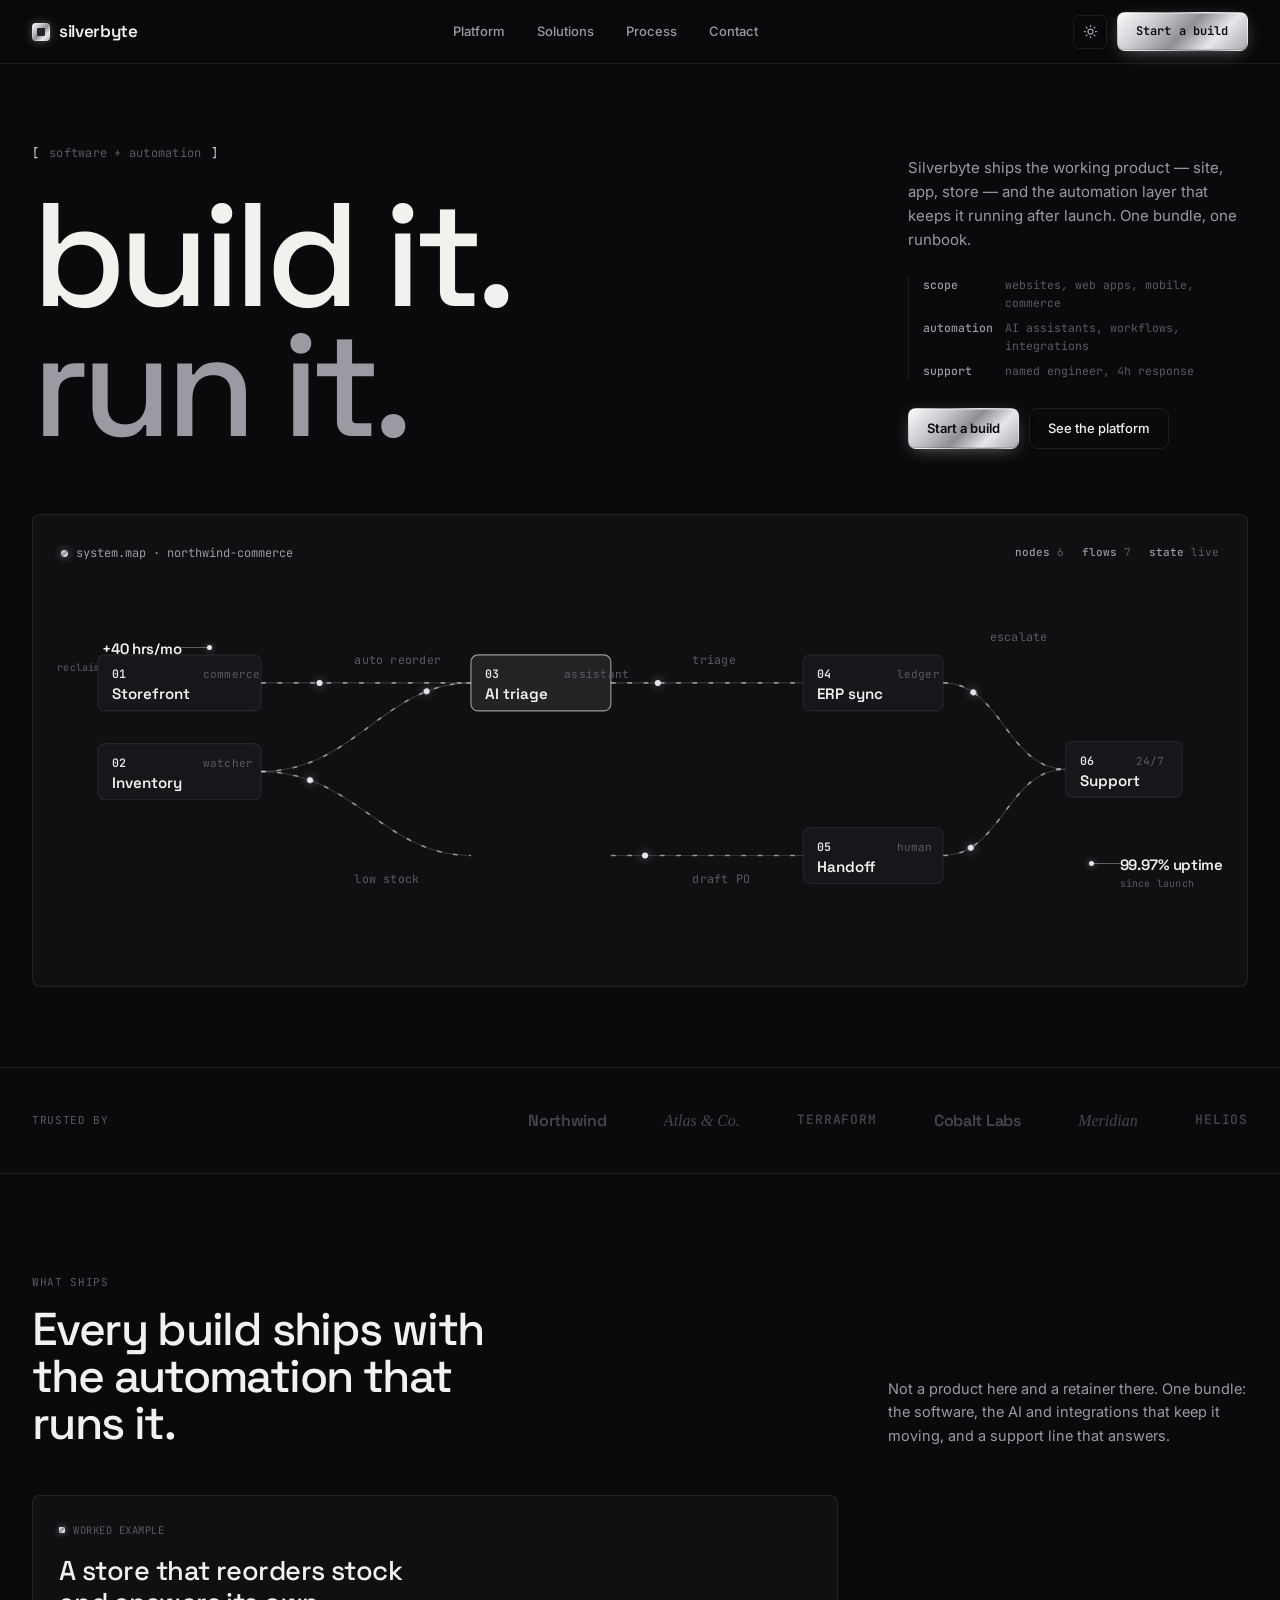
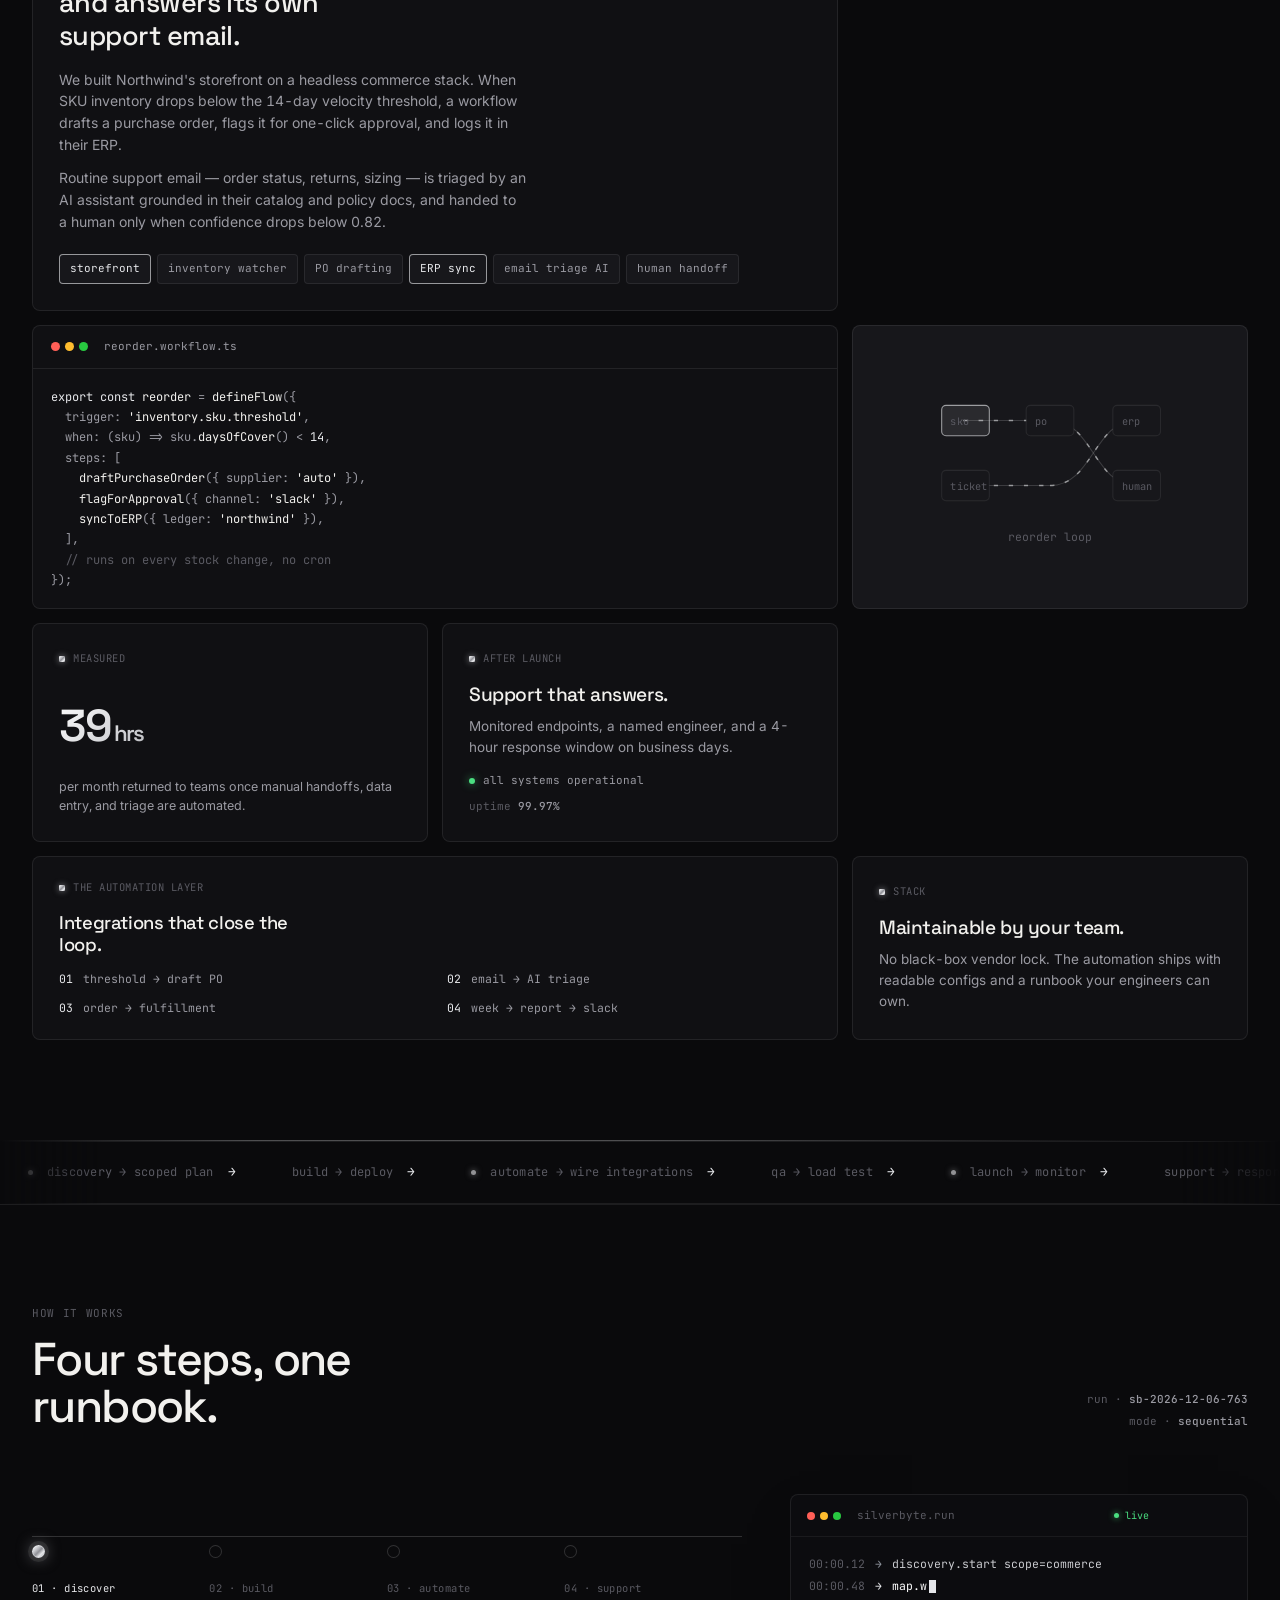
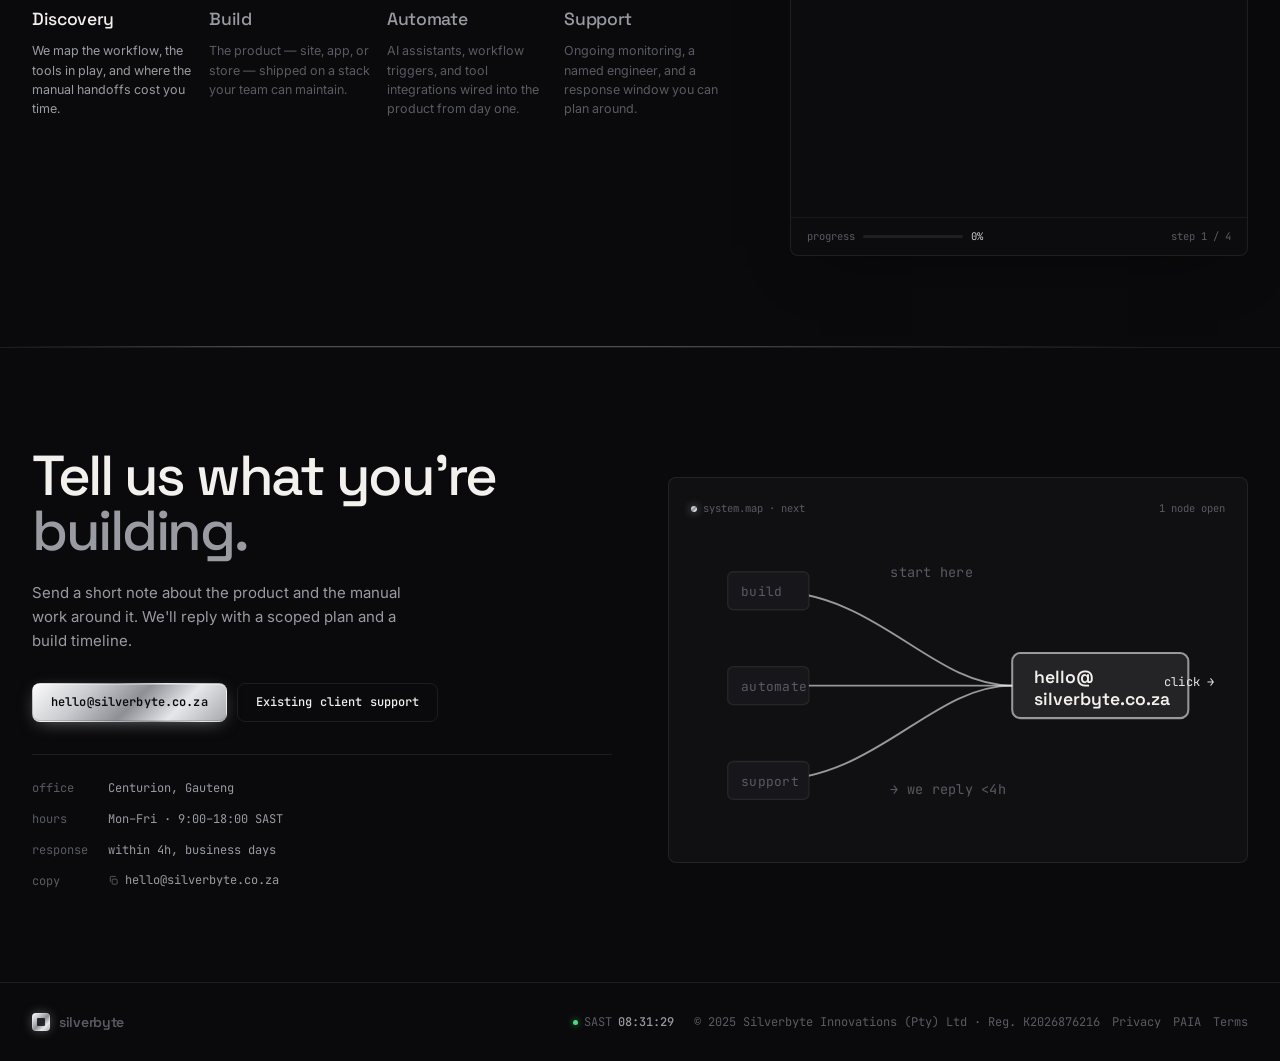
==== SILVERBYTE2/index.html @ 157163ba "Add files via upload" ====
<!-- index.html -->
<!DOCTYPE html>
<html lang="en" data-theme="dark">
<head>
<meta charset="UTF-8">
<meta name="viewport" content="width=device-width, initial-scale=1.0">

<title>Silverbyte Innovations — software and the automation that runs it</title>
<meta name="description" content="Silverbyte builds the product — site, app, store — and the automation layer that keeps it running after launch. AI assistants, workflows, integrations, and ongoing support. Registered in South Africa.">

<link rel="canonical" href="https://silverbyte.co.za/">

<meta property="og:type" content="website">
<meta property="og:site_name" content="Silverbyte Innovations">
<meta property="og:title" content="Silverbyte Innovations — build it. run it.">
<meta property="og:description" content="Software and the automation that runs it. One bundle: the product, the AI and integrations that keep it moving, and a support line that answers.">
<meta property="og:url" content="https://silverbyte.co.za/">
<meta property="og:image" content="https://silverbyte.co.za/og.png">
<meta property="og:image:width" content="1200">
<meta property="og:image:height" content="630">
<meta property="og:image:alt" content="Silverbyte Innovations — a system diagram on near-black with the headline 'build it. run it.'">

<meta name="twitter:card" content="summary_large_image">
<meta name="twitter:title" content="Silverbyte Innovations — build it. run it.">
<meta name="twitter:description" content="Software and the automation that runs it.">
<meta name="twitter:image" content="https://silverbyte.co.za/og.png">

<meta name="theme-color" content="#0A0A0C" media="(prefers-color-scheme: dark)">
<meta name="theme-color" content="#F2F0EA" media="(prefers-color-scheme: light)">

<link rel="icon" href="/favicon.svg" type="image/svg+xml">
<link rel="icon" href="/favicon-32.png" sizes="32x32" type="image/png">
<link rel="apple-touch-icon" href="/apple-touch-icon.png">
<link rel="manifest" href="/site.webmanifest">

<link rel="preconnect" href="https://fonts.googleapis.com">
<link rel="preconnect" href="https://fonts.gstatic.com" crossorigin>
<link href="https://fonts.googleapis.com/css2?family=Space+Grotesk:wght@400;500;600;700&family=Inter:wght@400;500;600&family=JetBrains+Mono:wght@400;500;600&display=swap" rel="stylesheet">

<link rel="stylesheet" href="styles.css">
</head>
<body class="booting">

<div class="boot-caret" id="bootCaret">silverbyte ~ init</div>
<div class="boot-rail" id="bootRail"></div>

<div class="theme-sweep" id="themeSweep" aria-hidden="true"></div>

<!-- NAV -->
<nav class="nav">
  <a href="#" class="wordmark"><span class="mark"></span>silverbyte</a>
  <div class="nav-center" id="navCenter">
    <a href="#platform" data-section="platform">Platform</a>
    <a href="#solutions" data-section="solutions">Solutions</a>
    <a href="#runbook" data-section="runbook">Process</a>
    <a href="#contact" data-section="contact">Contact</a>
    <span class="nav-indicator" id="navIndicator"></span>
  </div>
  <div class="nav-right">
    <button class="theme-toggle" id="themeToggle" aria-label="Toggle theme">
      <svg class="icon-sun" viewBox="0 0 24 24" fill="none" stroke="currentColor" stroke-width="2" stroke-linecap="round"><circle cx="12" cy="12" r="4"/><path d="M12 2v2M12 20v2M4.93 4.93l1.41 1.41M17.66 17.66l1.41 1.41M2 12h2M20 12h2M4.93 19.07l1.41-1.41M17.66 6.34l1.41-1.41"/></svg>
      <svg class="icon-moon" viewBox="0 0 24 24" fill="none" stroke="currentColor" stroke-width="2" stroke-linecap="round" stroke-linejoin="round"><path d="M21 12.79A9 9 0 1 1 11.21 3 7 7 0 0 0 21 12.79z"/></svg>
    </button>
    <a href="#contact" class="btn btn-chrome btn-mono" data-magnetic>Start a build</a>
  </div>
</nav>

<!-- HERO -->
<header class="hero">
  <div class="hero-top">
    <div>
      <div class="hero-kicker boot-fade"><span class="bracket">[</span> software + automation <span class="bracket">]</span></div>
      <h1 class="hero-title">
        <span class="line">build it.</span>
        <span class="line line-dim">run it.</span>
      </h1>
    </div>
    <aside class="hero-side boot-fade">
      <p>Silverbyte ships the working product — site, app, store — and the automation layer that keeps it running after launch. One bundle, one runbook.</p>
      <div class="spec">
        <span><b>scope</b> websites, web apps, mobile, commerce</span>
        <span><b>automation</b> AI assistants, workflows, integrations</span>
        <span><b>support</b> named engineer, 4h response</span>
      </div>
      <div class="hero-actions">
        <a href="mailto:hello@silverbyte.co.za" class="btn btn-chrome" data-magnetic>Start a build</a>
        <a href="#platform" class="btn btn-ghost">See the platform</a>
      </div>
    </aside>
  </div>

  <div class="diagram-wrap">
    <div class="diagram-head">
      <div class="diagram-title"><span class="live"></span>system.map · northwind-commerce <span class="focus-badge" id="focusBadge">focus</span></div>
      <div class="diagram-meta">
        <span><b>nodes</b> 6</span>
        <span><b>flows</b> 7</span>
        <span><b>state</b> live</span>
      </div>
    </div>

    <div class="callout c1">
      <span class="co-num">+40 hrs/mo</span>
      <span class="co-label">reclaimed per client</span>
    </div>
    <div class="callout c2">
      <span class="co-num">99.97% uptime</span>
      <span class="co-label">since launch</span>
    </div>

    <div class="diagram-stage" id="diagramStage" data-hovering="false" data-focused="false">
      <svg class="diagram-svg" viewBox="0 0 1000 340" xmlns="http://www.w3.org/2000/svg" role="img" aria-label="System diagram: storefront, inventory, AI triage, ERP, human handoff, support">
        <path class="dg-line" data-from="store" data-to="inventory" d="M 175 96 C 255 96, 280 96, 355 96" />
        <path class="dg-line" data-from="store" data-to="ai" d="M 175 172 C 255 172, 280 244, 355 244" />
        <path class="dg-line" data-from="inventory" data-to="ai" d="M 175 172 C 255 172, 280 96, 355 96" />
        <path class="dg-line" data-from="ai" data-to="erp" d="M 475 96 C 545 96, 560 96, 640 96" />
        <path class="dg-line" data-from="ai" data-to="handoff" d="M 475 244 C 545 244, 560 244, 640 244" />
        <path class="dg-line" data-from="erp" data-to="support" d="M 760 96 C 810 96, 815 170, 865 170" />
        <path class="dg-line" data-from="handoff" data-to="support" d="M 760 244 C 810 244, 815 170, 865 170" />

        <path class="dg-flow" data-from="store" data-to="inventory" id="flow1" d="M 175 96 C 255 96, 280 96, 355 96" />
        <path class="dg-flow slow" data-from="inventory" data-to="ai" id="flow2" d="M 175 172 C 255 172, 280 244, 355 244" />
        <path class="dg-flow rev" data-from="ai" data-to="inventory" id="flow3" d="M 355 96 C 280 96, 255 172, 175 172" />
        <path class="dg-flow" data-from="ai" data-to="erp" id="flow4" d="M 475 96 C 545 96, 560 96, 640 96" />
        <path class="dg-flow slow rev" data-from="erp" data-to="ai" id="flow5" d="M 475 244 C 545 244, 560 244, 640 244" />
        <path class="dg-flow" data-from="erp" data-to="support" id="flow6" d="M 760 96 C 810 96, 815 170, 865 170" />
        <path class="dg-flow slow" data-from="handoff" data-to="support" id="flow7" d="M 760 244 C 810 244, 815 170, 865 170" />

        <circle class="packet pkt" data-flow="flow1" r="2.6"><animateMotion dur="7s" repeatCount="indefinite" rotate="auto"><mpath href="#flow1"/></animateMotion></circle>
        <circle class="packet pkt" data-flow="flow2" r="2.6"><animateMotion dur="9s" repeatCount="indefinite" rotate="auto"><mpath href="#flow2"/></animateMotion></circle>
        <circle class="packet pkt" data-flow="flow3" r="2.6"><animateMotion dur="10s" repeatCount="indefinite" rotate="auto"><mpath href="#flow3"/></animateMotion></circle>
        <circle class="packet pkt" data-flow="flow4" r="2.6"><animateMotion dur="8s" repeatCount="indefinite" rotate="auto"><mpath href="#flow4"/></animateMotion></circle>
        <circle class="packet pkt" data-flow="flow5" r="2.6"><animateMotion dur="11s" repeatCount="indefinite" rotate="auto"><mpath href="#flow5"/></animateMotion></circle>
        <circle class="packet pkt" data-flow="flow6" r="2.6"><animateMotion dur="9.5s" repeatCount="indefinite" rotate="auto"><mpath href="#flow6"/></animateMotion></circle>
        <circle class="packet pkt" data-flow="flow7" r="2.6"><animateMotion dur="10.5s" repeatCount="indefinite" rotate="auto"><mpath href="#flow7"/></animateMotion></circle>

        <g class="dg-node" data-node="store" tabindex="0" role="button" aria-pressed="false" aria-label="Focus storefront node">
          <rect class="dg-node-rect" x="35" y="72" width="140" height="48" rx="6"/>
          <text class="dg-node-num" x="47" y="92">01</text>
          <text class="dg-node-title" x="47" y="110">Storefront</text>
          <text class="dg-node-sub" x="125" y="92">commerce</text>
        </g>
        <g class="dg-node" data-node="inventory" tabindex="0" role="button" aria-pressed="false" aria-label="Focus inventory node">
          <rect class="dg-node-rect" x="35" y="148" width="140" height="48" rx="6"/>
          <text class="dg-node-num" x="47" y="168">02</text>
          <text class="dg-node-title" x="47" y="186">Inventory</text>
          <text class="dg-node-sub" x="125" y="168">watcher</text>
        </g>
        <g class="dg-node" data-node="ai" tabindex="0" role="button" aria-pressed="false" aria-label="Focus AI triage node">
          <rect class="dg-node-rect hi" x="355" y="72" width="120" height="48" rx="6"/>
          <text class="dg-node-num" x="367" y="92">03</text>
          <text class="dg-node-title" x="367" y="110">AI triage</text>
          <text class="dg-node-sub" x="435" y="92">assistant</text>
        </g>
        <g class="dg-node" data-node="erp" tabindex="0" role="button" aria-pressed="false" aria-label="Focus ERP node">
          <rect class="dg-node-rect" x="640" y="72" width="120" height="48" rx="6"/>
          <text class="dg-node-num" x="652" y="92">04</text>
          <text class="dg-node-title" x="652" y="110">ERP sync</text>
          <text class="dg-node-sub" x="720" y="92">ledger</text>
        </g>
        <g class="dg-node" data-node="handoff" tabindex="0" role="button" aria-pressed="false" aria-label="Focus human handoff node">
          <rect class="dg-node-rect" x="640" y="220" width="120" height="48" rx="6"/>
          <text class="dg-node-num" x="652" y="240">05</text>
          <text class="dg-node-title" x="652" y="258">Handoff</text>
          <text class="dg-node-sub" x="720" y="240">human</text>
        </g>
        <g class="dg-node" data-node="support" tabindex="0" role="button" aria-pressed="false" aria-label="Focus support node">
          <rect class="dg-node-rect" x="865" y="146" width="100" height="48" rx="6"/>
          <text class="dg-node-num" x="877" y="166">06</text>
          <text class="dg-node-title" x="877" y="184">Support</text>
          <text class="dg-node-sub" x="925" y="166">24/7</text>
        </g>

        <text class="dg-label" x="255" y="80">auto reorder</text>
        <text class="dg-label" x="255" y="268">low stock</text>
        <text class="dg-label" x="545" y="80">triage</text>
        <text class="dg-label" x="545" y="268">draft PO</text>
        <text class="dg-label" x="800" y="60">escalate</text>
      </svg>
    </div>
  </div>
</header>

<!-- LOGO STRIP -->
<section class="logos" id="company">
  <div class="logos-inner">
    <span class="logos-label">Trusted by</span>
    <div class="logo-row">
      <span class="logo-mark">Northwind</span>
      <span class="logo-mark serif">Atlas &amp; Co.</span>
      <span class="logo-mark mono">TERRAFORM</span>
      <span class="logo-mark">Cobalt Labs</span>
      <span class="logo-mark serif">Meridian</span>
      <span class="logo-mark mono">HELIOS</span>
    </div>
  </div>
</section>

<!-- BENTO / PLATFORM -->
<section class="section" id="platform">
  <div class="section-head reveal">
    <div>
      <span class="section-kicker">What ships</span>
      <h2 class="section-title">Every build ships with the automation that runs it.</h2>
    </div>
    <p class="section-desc">Not a product here and a retainer there. One bundle: the software, the AI and integrations that keep it moving, and a support line that answers.</p>
  </div>

  <div class="bento" id="solutions">
    <div class="tile tile-wide reveal">
      <div class="tile-label"><span class="dot"></span>Worked example</div>
      <h3>A store that reorders stock and answers its own support email.</h3>
      <p>We built Northwind's storefront on a headless commerce stack. When SKU inventory drops below the 14-day velocity threshold, a workflow drafts a purchase order, flags it for one-click approval, and logs it in their ERP.</p>
      <p>Routine support email — order status, returns, sizing — is triaged by an AI assistant grounded in their catalog and policy docs, and handed to a human only when confidence drops below 0.82.</p>
      <div class="flow-chips">
        <span class="chip chrome">storefront</span>
        <span class="chip">inventory watcher</span>
        <span class="chip">PO drafting</span>
        <span class="chip chrome">ERP sync</span>
        <span class="chip">email triage AI</span>
        <span class="chip">human handoff</span>
      </div>
    </div>

    <div class="tile tile-code reveal">
      <div class="code-head">
        <span class="dots"><i></i><i></i><i></i></span>
        <span class="file">reorder.workflow.ts</span>
      </div>
      <div class="code-body">
        <span class="ln"><span class="kw">export</span> <span class="kw">const</span> <span class="fn">reorder</span> = <span class="fn">defineFlow</span>({</span>
        <span class="ln">  trigger: <span class="str">'inventory.sku.threshold'</span>,</span>
        <span class="ln">  when: (sku) =&gt; sku.<span class="fn">daysOfCover</span>() &lt; <span class="num">14</span>,</span>
        <span class="ln">  steps: [</span>
        <span class="ln">    <span class="fn">draftPurchaseOrder</span>({ supplier: <span class="str">'auto'</span> }),</span>
        <span class="ln">    <span class="fn">flagForApproval</span>({ channel: <span class="str">'slack'</span> }),</span>
        <span class="ln">    <span class="fn">syncToERP</span>({ ledger: <span class="str">'northwind'</span> }),</span>
        <span class="ln">  ],</span>
        <span class="ln">  <span class="cm">// runs on every stock change, no cron</span></span>
        <span class="ln">});</span>
      </div>
    </div>

    <div class="tile tile-mini-diagram reveal">
      <svg class="mini-svg" viewBox="0 0 240 120" xmlns="http://www.w3.org/2000/svg" aria-hidden="true">
        <path class="dg-line" d="M 40 30 C 80 30, 80 30, 120 30"/>
        <path class="dg-line" d="M 120 30 C 160 30, 160 90, 200 90"/>
        <path class="dg-line" d="M 40 90 C 80 90, 80 90, 120 90"/>
        <path class="dg-line" d="M 120 90 C 160 90, 160 30, 200 30"/>
        <path class="dg-flow" d="M 40 30 C 80 30, 80 30, 120 30"/>
        <path class="dg-flow slow rev" d="M 120 30 C 160 30, 160 90, 200 90"/>
        <path class="dg-flow rev" d="M 40 90 C 80 90, 80 90, 120 90"/>
        <path class="dg-flow slow" d="M 120 90 C 160 90, 160 30, 200 30"/>
        <rect class="dg-node-rect hi" x="20" y="16" width="44" height="28" rx="4"/>
        <rect class="dg-node-rect" x="98" y="16" width="44" height="28" rx="4"/>
        <rect class="dg-node-rect" x="20" y="76" width="44" height="28" rx="4"/>
        <rect class="dg-node-rect" x="178" y="16" width="44" height="28" rx="4"/>
        <rect class="dg-node-rect" x="178" y="76" width="44" height="28" rx="4"/>
        <text class="dg-node-sub" x="28" y="34">sku</text>
        <text class="dg-node-sub" x="106" y="34">po</text>
        <text class="dg-node-sub" x="28" y="94">ticket</text>
        <text class="dg-node-sub" x="186" y="34">erp</text>
        <text class="dg-node-sub" x="186" y="94">human</text>
      </svg>
      <p>reorder loop</p>
    </div>

    <div class="tile tile-stat reveal">
      <div class="tile-label"><span class="dot"></span>Measured</div>
      <div class="big"><span data-count="40">0</span><span class="unit"> hrs</span></div>
      <p>per month returned to teams once manual handoffs, data entry, and triage are automated.</p>
    </div>

    <div class="tile tile-status reveal">
      <div class="tile-label"><span class="dot"></span>After launch</div>
      <h3>Support that answers.</h3>
      <p>Monitored endpoints, a named engineer, and a 4-hour response window on business days.</p>
      <div class="status-line"><span class="live"></span>all systems operational</div>
      <div class="ticker">uptime <b id="uptimeTicker">99.97%</b></div>
    </div>

    <div class="tile tile-wide reveal" style="grid-row: span 1; padding: 22px 26px;">
      <div class="tile-label"><span class="dot"></span>The automation layer</div>
      <h3 style="font-size:1.15rem; margin-bottom: 14px;">Integrations that close the loop.</h3>
      <div style="display:grid; grid-template-columns: 1fr 1fr; gap: 10px 24px; font-family: var(--mono); font-size: 11.5px; color: var(--text-dim);">
        <div style="display:flex; gap:10px;"><span style="color:var(--accent-text);">01</span><span>threshold → draft PO</span></div>
        <div style="display:flex; gap:10px;"><span style="color:var(--accent-text);">02</span><span>email → AI triage</span></div>
        <div style="display:flex; gap:10px;"><span style="color:var(--accent-text);">03</span><span>order → fulfillment</span></div>
        <div style="display:flex; gap:10px;"><span style="color:var(--accent-text);">04</span><span>week → report → slack</span></div>
      </div>
    </div>

    <div class="tile reveal">
      <div class="tile-label"><span class="dot"></span>Stack</div>
      <h3>Maintainable by your team.</h3>
      <p>No black-box vendor lock. The automation ships with readable configs and a runbook your engineers can own.</p>
    </div>
  </div>
</section>

<div class="hairline-chrome"></div>

<!-- BRIDGE STRIP -->
<div class="bridge reveal slide-left" aria-hidden="true">
  <div class="bridge-track" id="bridgeTrack">
    <span class="bridge-item"><span class="b-dot"></span>discovery → scoped plan <span class="arrow">→</span></span>
    <span class="bridge-item">build → deploy <span class="arrow">→</span></span>
    <span class="bridge-item"><span class="b-dot"></span>automate → wire integrations <span class="arrow">→</span></span>
    <span class="bridge-item">qa → load test <span class="arrow">→</span></span>
    <span class="bridge-item"><span class="b-dot"></span>launch → monitor <span class="arrow">→</span></span>
    <span class="bridge-item">support → respond &lt;4h <span class="arrow">→</span></span>
    <span class="bridge-item"><span class="b-dot"></span>iterate → ship again <span class="arrow">→</span></span>
  </div>
</div>

<!-- RUNBOOK -->
<section class="runbook" id="runbook">
  <div class="runbook-inner">
    <div class="runbook-head reveal">
      <div>
        <span class="section-kicker">How it works</span>
        <h2>Four steps, one runbook.</h2>
      </div>
      <div class="rh-meta">
        <span>run · <b id="runId">sb-2025-04-17</b></span>
        <span>mode · <b>sequential</b></span>
      </div>
    </div>

    <div class="timeline">
      <div class="rail-wrap reveal">
        <div class="rail"><div class="rail-fill" id="railFill"></div></div>
        <div class="rail-nodes" id="railNodes">
          <div class="rnode" data-step="0">
            <div class="rnode-dot"></div>
            <div class="rnode-num">01 · discover</div>
            <h4>Discovery</h4>
            <p>We map the workflow, the tools in play, and where the manual handoffs cost you time.</p>
          </div>
          <div class="rnode" data-step="1">
            <div class="rnode-dot"></div>
            <div class="rnode-num">02 · build</div>
            <h4>Build</h4>
            <p>The product — site, app, or store — shipped on a stack your team can maintain.</p>
          </div>
          <div class="rnode" data-step="2">
            <div class="rnode-dot"></div>
            <div class="rnode-num">03 · automate</div>
            <h4>Automate</h4>
            <p>AI assistants, workflow triggers, and tool integrations wired into the product from day one.</p>
          </div>
          <div class="rnode" data-step="3">
            <div class="rnode-dot"></div>
            <div class="rnode-num">04 · support</div>
            <h4>Support</h4>
            <p>Ongoing monitoring, a named engineer, and a response window you can plan around.</p>
          </div>
        </div>
      </div>

      <div class="run-terminal reveal terminal-boot" id="runTerminal">
        <div class="term-head">
          <span class="dots"><i></i><i></i><i></i></span>
          <span class="file">silverbyte.run</span>
          <span class="term-live"><span class="dot"></span>live</span>
          <button class="term-rerun" id="termRerun" type="button" aria-label="Re-run the sequence">
            <span class="rr-icon">↻</span> re-run
          </button>
        </div>
        <div class="term-body" id="termBody"></div>
        <div class="term-status">
          <span class="progress">
            <span>progress</span>
            <span class="bar"><i id="progressBar"></i></span>
            <span class="pct" id="progressPct">0%</span>
          </span>
          <span id="termStatusLabel">awaiting scroll</span>
        </div>
      </div>
    </div>
  </div>
</section>

<div class="hairline-chrome"></div>

<!-- CTA -->
<section class="cta" id="contact">
  <div class="cta-inner">
    <div class="cta-left reveal">
      <h2>Tell us what you're <span class="dim">building.</span></h2>
      <p>Send a short note about the product and the manual work around it. We'll reply with a scoped plan and a build timeline.</p>
      <div class="cta-actions">
        <a href="mailto:hello@silverbyte.co.za" class="btn btn-chrome btn-mono" data-magnetic>hello@silverbyte.co.za</a>
        <a href="mailto:hello@silverbyte.co.za?subject=Support%20request" class="btn btn-ghost btn-mono">Existing client support</a>
      </div>
      <div class="cta-meta">
        <div class="row"><span class="k">office</span><span class="v">Centurion, Gauteng</span></div>
        <div class="row"><span class="k">hours</span><span class="v">Mon–Fri · 9:00–18:00 SAST</span></div>
        <div class="row"><span class="k">response</span><span class="v">within 4h, business days</span></div>
        <div class="row">
          <span class="k">copy</span>
          <span class="v">
            <button class="copy-email" id="copyEmail" type="button" data-email="hello@silverbyte.co.za" aria-label="Copy email address to clipboard">
              <svg class="copy-icon" viewBox="0 0 24 24"><rect x="9" y="9" width="11" height="11" rx="2"/><path d="M5 15V5a2 2 0 0 1 2-2h10"/></svg>
              hello@silverbyte.co.za
              <span class="copy-feedback">copied ✓</span>
            </button>
          </span>
        </div>
      </div>
    </div>

    <div class="cta-diagram reveal" id="ctaDiagram" aria-hidden="true">
      <div class="cta-diagram-head">
        <span><span class="live"></span>system.map · next</span>
        <span>1 node open</span>
      </div>
      <svg viewBox="0 0 400 240" xmlns="http://www.w3.org/2000/svg">
        <path class="dg-line" d="M 60 50 C 140 50, 180 120, 240 120" />
        <path class="dg-line" d="M 60 120 C 140 120, 180 120, 240 120" />
        <path class="dg-line" d="M 60 190 C 140 190, 180 120, 240 120" />
        <path class="dg-flow" d="M 60 50 C 140 50, 180 120, 240 120" />
        <path class="dg-flow slow rev" d="M 60 120 C 140 120, 180 120, 240 120" />
        <path class="dg-flow" d="M 60 190 C 140 190, 180 120, 240 120" />

        <g>
          <rect class="dg-node-rect" x="30" y="36" width="60" height="28" rx="4"/>
          <text class="dg-node-sub" x="40" y="54">build</text>
        </g>
        <g>
          <rect class="dg-node-rect" x="30" y="106" width="60" height="28" rx="4"/>
          <text class="dg-node-sub" x="40" y="124">automate</text>
        </g>
        <g>
          <rect class="dg-node-rect" x="30" y="176" width="60" height="28" rx="4"/>
          <text class="dg-node-sub" x="40" y="194">support</text>
        </g>

        <a href="mailto:hello@silverbyte.co.za" class="cta-contact-node">
          <rect class="cta-node-rect" x="240" y="96" width="130" height="48" rx="6"/>
          <text class="cta-node-title" x="256" y="118">hello@</text>
          <text class="cta-node-title" x="256" y="134">silverbyte.co.za</text>
          <text class="cta-node-hint" x="352" y="120">click →</text>
        </a>

        <text class="dg-label" x="150" y="40">start here</text>
        <text class="dg-label" x="150" y="200">→ we reply &lt;4h</text>
      </svg>
    </div>
  </div>
</section>

<!-- FOOTER -->
<footer>
  <div class="footer-inner">
    <a href="/" class="wordmark" style="font-size:14px;"><span class="mark"></span>silverbyte</a>
    <div class="footer-right">
      <span class="footer-clock"><span class="clock-dot"></span>SAST <b id="footerClock">--:--:--</b></span>
      <span class="footer-legal">
  © 2025 Silverbyte Innovations (Pty) Ltd · Reg. K2026876216
  <a href="/privacy.html">Privacy</a>
  <a href="/paia.html">PAIA</a>
  <a href="/terms.html">Terms</a>
</span>
    </div>
  </div>
</footer>

<script src="script.js"></script>

</body>
</html>
---- SILVERBYTE2/styles.css ----
/* styles.css */

/* ============ THEME TOKENS ============ */
:root {
  --display: 'Space Grotesk', system-ui, sans-serif;
  --body: 'Inter', system-ui, sans-serif;
  --mono: 'JetBrains Mono', 'SF Mono', monospace;
  --radius: 8px;
  --hair: 1px solid var(--border);
  --nav-h: 64px;
  --max: 1320px;
  --ease: cubic-bezier(.2,.8,.2,1);
  --ease-spring: cubic-bezier(.34,1.56,.64,1);
  --theme-fade: background 0.42s var(--ease), color 0.42s var(--ease), border-color 0.42s var(--ease);
}

[data-theme="dark"] {
  --bg: #0A0A0C;
  --bg-elev: #101013;
  --bg-elev-2: #17171B;
  --border: rgba(255,255,255,0.08);
  --border-strong: rgba(255,255,255,0.16);
  --text: #F2F1EE;
  --text-dim: #9A9AA2;
  --text-faint: #5A5A62;
  --grid-line: rgba(255,255,255,0.035);
  --chrome: linear-gradient(135deg, #FBFBFC 0%, #C9CACE 28%, #8E8F95 52%, #E6E7EA 74%, #A8A9AD 100%);
  --chrome-line: rgba(230,231,234,0.62);
  --chrome-text: #E6E7EA;
  --chrome-glow: rgba(220,222,228,0.55);
  --accent-fill: var(--chrome);
  --accent-on: #0A0A0C;
  --accent-text: #E6E7EA;
  --accent-line: rgba(230,231,234,0.62);
  --accent-dim: rgba(230,231,234,0.28);
  --node-hi-fill: rgba(230,231,234,0.09);
  --nav-bg: rgba(10,10,12,0.82);
  --term-bg: #0C0C0F;
  --term-text: #C9CACE;
  --term-dim: #5A5A62;
}

[data-theme="light"] {
  --bg: #F2F0EA;
  --bg-elev: #FFFFFF;
  --bg-elev-2: #E8E6E0;
  --border: rgba(10,10,12,0.12);
  --border-strong: rgba(10,10,12,0.24);
  --text: #101013;
  --text-dim: #56565E;
  --text-faint: #8A8A92;
  --grid-line: rgba(10,10,12,0.05);
  --chrome: linear-gradient(135deg, #5C5D63 0%, #8E8F95 30%, #3A3B40 55%, #9FA0A6 78%, #4A4B50 100%);
  --chrome-line: rgba(58,59,64,0.55);
  --chrome-text: #2A2B30;
  --chrome-glow: rgba(58,59,64,0.35);
  --accent-fill: var(--chrome);
  --accent-on: #FFFFFF;
  --accent-text: #2A2B30;
  --accent-line: rgba(58,59,64,0.55);
  --accent-dim: rgba(58,59,64,0.22);
  --node-hi-fill: rgba(58,59,64,0.07);
  --nav-bg: rgba(242,240,234,0.82);
  --term-bg: #1A1B1F;
  --term-text: #C9CACE;
  --term-dim: #8A8A92;
}

* { margin: 0; padding: 0; box-sizing: border-box; }

html { scroll-behavior: smooth; }

body {
  background: var(--bg);
  color: var(--text);
  font-family: var(--body);
  font-size: 16px;
  line-height: 1.6;
  overflow-x: hidden;
  -webkit-font-smoothing: antialiased;
  transition: var(--theme-fade);
  font-variant-numeric: tabular-nums;
}

.mono, .tile-label, .step-num, .step-glyph, .diagram-title, .diagram-meta,
.hero-kicker, .spec, .code-body, .code-head, .term-body, .term-head,
.term-status, .cta-meta, .footer-inner, .rnode-num, .status-line, .ticker,
.bridge-item, .logo-mark.mono {
  font-variant-numeric: tabular-nums;
}

/* ============ BOOT SEQUENCE ============ */
body.booting { overflow: hidden; }

.boot-caret {
  position: fixed;
  top: calc(var(--nav-h) + 32px);
  left: 32px;
  z-index: 500;
  font-family: var(--mono);
  font-size: 13px;
  color: var(--text-dim);
  pointer-events: none;
  opacity: 0;
  transition: opacity 0.2s;
  display: flex;
  align-items: center;
  gap: 8px;
}
.boot-caret::after {
  content: '';
  display: inline-block;
  width: 7px; height: 14px;
  background: var(--accent-text);
  animation: blink 1.1s step-end infinite;
}
body.booting .boot-caret { opacity: 1; }
@keyframes blink { 0%,100% { opacity: 1; } 50% { opacity: 0; } }

.boot-rail {
  position: fixed;
  top: var(--nav-h);
  left: 0;
  height: 1px;
  width: 0%;
  background: var(--accent-fill);
  box-shadow: 0 0 12px var(--chrome-glow);
  z-index: 500;
  pointer-events: none;
  opacity: 0;
  transition: width 0.4s var(--ease), opacity 0.2s;
}
body.booting .boot-rail { opacity: 1; }

.hero-title .line {
  clip-path: inset(0 100% 0 0);
  transition: clip-path 0.7s var(--ease);
}
body.booted .hero-title .line,
body:not(.booting) .hero-title .line {
  clip-path: inset(0 0 0 0);
}
body.booted .hero-title .line:nth-child(2) { transition-delay: 0.12s; }

.boot-fade {
  opacity: 0;
  transform: translateY(8px);
  transition: opacity 0.5s var(--ease), transform 0.5s var(--ease);
}
body.booted .boot-fade,
body:not(.booting) .boot-fade { opacity: 1; transform: translateY(0); }

.nav { transition: var(--theme-fade), opacity 0.5s var(--ease); }

.dg-node { opacity: 0; transition: opacity 0.18s ease, transform 0.18s ease; }
body.booted .dg-node,
body:not(.booting) .dg-node { opacity: 1; }
.dg-node.boot-on { opacity: 1; }

.dg-flow {
  stroke-dasharray: 4 10;
  animation: dashMove 4.4s linear infinite;
}
.dg-line {
  stroke-dasharray: 400;
  stroke-dashoffset: 400;
  transition: stroke-dashoffset 0.5s var(--ease), stroke 0.4s, opacity 0.4s;
}
body.booted .dg-line,
body:not(.booting) .dg-line { stroke-dashoffset: 0; }

/* ============ BASE ============ */
.mono { font-family: var(--mono); }

a { color: inherit; text-decoration: none; }

/* ============ NAV ============ */
.nav {
  position: fixed;
  top: 0; left: 0; right: 0;
  z-index: 100;
  height: var(--nav-h);
  display: flex;
  align-items: center;
  justify-content: space-between;
  padding: 0 32px;
  background: var(--nav-bg);
  backdrop-filter: blur(12px);
  -webkit-backdrop-filter: blur(12px);
  border-bottom: 1px solid var(--border);
}

.wordmark {
  font-family: var(--display);
  font-weight: 600;
  font-size: 17px;
  letter-spacing: -0.02em;
  display: flex;
  align-items: center;
  gap: 9px;
}
.wordmark .mark {
  width: 18px; height: 18px;
  position: relative;
  flex-shrink: 0;
  border-radius: 4px;
  background: var(--accent-fill);
  box-shadow: inset 0 0 0 1px rgba(255,255,255,0.18), 0 0 12px -2px var(--chrome-glow);
  transition: transform 0.3s var(--ease-spring);
}
.wordmark .mark::after {
  content: '';
  position: absolute;
  inset: 5px;
  border-radius: 1px;
  background: var(--bg);
  opacity: 0.82;
  transition: transform 0.3s var(--ease-spring), border-radius 0.3s;
}
.wordmark:hover .mark { transform: rotate(45deg); }
.wordmark:hover .mark::after { transform: rotate(-45deg); border-radius: 50%; }

.nav-center { display: flex; gap: 4px; position: relative; }
.nav-center a {
  font-size: 13px;
  font-weight: 500;
  color: var(--text-dim);
  padding: 8px 14px;
  border-radius: 6px;
  position: relative;
  z-index: 2;
  transition: color 0.2s;
}
.nav-center a:hover { color: var(--text); }
.nav-center a.active { color: var(--text); }
.nav-indicator {
  position: absolute;
  bottom: 2px;
  height: 1.5px;
  border-radius: 2px;
  background: var(--accent-fill);
  box-shadow: 0 0 8px var(--chrome-glow);
  transition: left 0.4s var(--ease), width 0.4s var(--ease), opacity 0.3s;
  opacity: 0;
  z-index: 1;
}

.nav-right { display: flex; align-items: center; gap: 10px; }

.theme-toggle {
  width: 34px; height: 34px;
  display: grid;
  place-items: center;
  background: transparent;
  border: 1px solid var(--border);
  border-radius: 6px;
  color: var(--text-dim);
  cursor: pointer;
  position: relative;
  overflow: hidden;
  transition: color 0.2s, border-color 0.2s, background 0.2s;
}
.theme-toggle:hover { color: var(--text); border-color: var(--border-strong); background: var(--bg-elev-2); }
.theme-toggle svg { width: 15px; height: 15px; display: block; position: relative; z-index: 2; }
[data-theme="dark"] .icon-sun { display: block; }
[data-theme="dark"] .icon-moon { display: none; }
[data-theme="light"] .icon-sun { display: none; }
[data-theme="light"] .icon-moon { display: block; }

.theme-sweep {
  position: fixed;
  inset: 0;
  z-index: 9999;
  pointer-events: none;
  background: var(--bg);
  opacity: 0;
}

.btn {
  display: inline-flex;
  align-items: center;
  gap: 8px;
  padding: 9px 18px;
  border-radius: var(--radius);
  font-size: 13px;
  font-weight: 500;
  font-family: var(--body);
  cursor: pointer;
  border: 1px solid transparent;
  transition: border-color 0.2s, color 0.2s, transform 0.15s, box-shadow 0.3s;
  white-space: nowrap;
  position: relative;
  overflow: hidden;
}
.btn:active { transform: translateY(1px); }

.btn-ghost {
  background: transparent;
  border-color: var(--border);
  color: var(--text);
}
.btn-ghost:hover { border-color: var(--border-strong); background: var(--bg-elev-2); }

.btn-chrome {
  background: var(--accent-fill);
  color: var(--accent-on);
  font-weight: 600;
  box-shadow: inset 0 1px 0 rgba(255,255,255,0.35), inset 0 -1px 0 rgba(0,0,0,0.15), 0 4px 18px -6px var(--chrome-glow);
  will-change: transform;
}
.btn-chrome:hover {
  box-shadow: inset 0 1px 0 rgba(255,255,255,0.5), inset 0 -1px 0 rgba(0,0,0,0.2), 0 8px 26px -6px var(--chrome-glow);
}
.btn-chrome::before {
  content: '';
  position: absolute;
  inset: 0;
  background: linear-gradient(115deg, transparent 30%, rgba(255,255,255,0.45) 48%, rgba(255,255,255,0.15) 52%, transparent 70%);
  transform: translateX(-120%);
  animation: shimmer 6.5s ease-in-out infinite;
  pointer-events: none;
}
@keyframes shimmer {
  0%, 60% { transform: translateX(-120%); }
  80%, 100% { transform: translateX(120%); }
}

.btn-mono { font-family: var(--mono); font-size: 12px; letter-spacing: 0.01em; }

/* ============ HERO ============ */
.hero {
  position: relative;
  z-index: 1;
  padding: calc(var(--nav-h) + 80px) 32px 80px;
  max-width: var(--max);
  margin: 0 auto;
}

.hero-top {
  display: flex;
  justify-content: space-between;
  align-items: flex-start;
  gap: 48px;
  flex-wrap: wrap;
  margin-bottom: 64px;
}

.hero-kicker {
  font-family: var(--mono);
  font-size: 12px;
  letter-spacing: 0.02em;
  color: var(--text-faint);
  display: flex;
  align-items: center;
  gap: 10px;
  margin-bottom: 28px;
}
.hero-kicker .bracket {
  background: var(--accent-fill);
  -webkit-background-clip: text;
  background-clip: text;
  -webkit-text-fill-color: transparent;
  font-weight: 600;
}

.hero-title {
  font-family: var(--display);
  font-weight: 500;
  font-size: clamp(3.6rem, 11.5vw, 11rem);
  line-height: 0.88;
  letter-spacing: -0.045em;
  color: var(--text);
  max-width: 12ch;
  overflow: hidden;
}
.hero-title .line { display: block; }
.hero-title .line-dim { color: var(--text-dim); }

.hero-side {
  max-width: 340px;
  padding-top: 12px;
  flex-shrink: 0;
}
.hero-side p {
  font-size: 15px;
  color: var(--text-dim);
  line-height: 1.6;
  margin-bottom: 24px;
}
.hero-side .spec {
  font-family: var(--mono);
  font-size: 11.5px;
  color: var(--text-faint);
  display: flex;
  flex-direction: column;
  gap: 6px;
  border-left: 1px solid var(--border);
  padding-left: 14px;
  margin-bottom: 28px;
}
.hero-side .spec span { display: flex; gap: 8px; }
.hero-side .spec b { color: var(--text-dim); font-weight: 500; min-width: 74px; }
.hero-actions { display: flex; gap: 10px; flex-wrap: wrap; }

/* ============ SYSTEM DIAGRAM ============ */
.diagram-wrap {
  border: var(--hair);
  border-radius: var(--radius);
  background: var(--bg-elev);
  padding: 28px 24px 18px;
  position: relative;
  overflow: hidden;
  transition: var(--theme-fade);
}
.diagram-head {
  display: flex;
  justify-content: space-between;
  align-items: center;
  gap: 16px;
  flex-wrap: wrap;
  margin-bottom: 8px;
  padding: 0 4px;
}
.diagram-title {
  font-family: var(--mono);
  font-size: 12px;
  color: var(--text-dim);
  display: flex;
  align-items: center;
  gap: 8px;
}
.diagram-title .live {
  width: 7px; height: 7px;
  border-radius: 50%;
  background: var(--accent-fill);
  box-shadow: 0 0 8px var(--chrome-glow);
  animation: pulse 2.4s ease-in-out infinite;
}
.diagram-title .focus-badge {
  font-family: var(--mono);
  font-size: 10px;
  color: var(--accent-text);
  border: 1px solid var(--accent-line);
  border-radius: 3px;
  padding: 1px 6px;
  margin-left: 6px;
  opacity: 0;
  transition: opacity 0.3s;
}
.diagram-title .focus-badge.on { opacity: 1; }
@keyframes pulse { 0%,100% { opacity: 1; } 50% { opacity: 0.35; } }

.diagram-meta {
  font-family: var(--mono);
  font-size: 11px;
  color: var(--text-faint);
  display: flex;
  gap: 18px;
  flex-wrap: wrap;
}
.diagram-meta span b { color: var(--text-dim); font-weight: 500; }

.diagram-stage {
  position: relative;
  transition: transform 0.4s var(--ease);
  will-change: transform;
}

.diagram-svg {
  width: 100%;
  height: auto;
  display: block;
  overflow: visible;
}

.dg-line { stroke: var(--border-strong); stroke-width: 1; fill: none; }
.dg-flow {
  stroke: var(--accent-line);
  stroke-width: 1.4;
  fill: none;
  stroke-dasharray: 4 10;
  opacity: 0.9;
  transition: stroke 0.4s, opacity 0.4s, stroke-width 0.3s;
}
.dg-flow.slow { animation-duration: 6.2s; }
.dg-flow.rev { animation-direction: reverse; }
@keyframes dashMove { to { stroke-dashoffset: -56; } }

.dg-node-rect { fill: var(--bg-elev-2); stroke: var(--border); stroke-width: 1; transition: fill 0.4s, stroke 0.4s, filter 0.3s; }
.dg-node-rect.hi { stroke: var(--accent-line); fill: var(--node-hi-fill); }
.dg-node-title { font-family: 'Space Grotesk', sans-serif; font-weight: 600; font-size: 13px; fill: var(--text); transition: fill 0.4s; }
.dg-node-sub { font-family: 'JetBrains Mono', monospace; font-size: 9.5px; fill: var(--text-faint); letter-spacing: 0.02em; transition: fill 0.4s; }
.dg-node-num { font-family: 'JetBrains Mono', monospace; font-size: 10px; fill: var(--accent-text); font-weight: 600; transition: fill 0.4s; }
.dg-label { font-family: 'JetBrains Mono', monospace; font-size: 10px; fill: var(--text-faint); letter-spacing: 0.02em; transition: fill 0.4s; }

.dg-node { cursor: pointer; outline: none; }
.dg-node:hover .dg-node-rect { stroke: var(--accent-line); filter: drop-shadow(0 0 8px var(--chrome-glow)); }
.dg-node:focus-visible .dg-node-rect {
  stroke: var(--accent-line);
  stroke-width: 2;
  filter: drop-shadow(0 0 10px var(--chrome-glow));
}
.dg-node:focus-visible .dg-node-title { fill: var(--accent-text); }

.packet { fill: var(--accent-text); filter: drop-shadow(0 0 4px var(--chrome-glow)); }

.diagram-stage[data-hovering="true"] .dg-flow { opacity: 0.18; }
.diagram-stage[data-hovering="true"] .dg-line { opacity: 0.35; }
.diagram-stage[data-hovering="true"] .dg-flow.active { opacity: 1; stroke-width: 2; }
.diagram-stage[data-hovering="true"] .dg-line.active { opacity: 0.9; }
.diagram-stage[data-hovering="true"] .dg-node { opacity: 0.4; }
.diagram-stage[data-hovering="true"] .dg-node.active { opacity: 1; }

.diagram-stage[data-focused="true"] .dg-flow { opacity: 0.15; }
.diagram-stage[data-focused="true"] .dg-line { opacity: 0.3; }
.diagram-stage[data-focused="true"] .dg-flow.focus-active { opacity: 1; stroke-width: 2; }
.diagram-stage[data-focused="true"] .dg-line.focus-active { opacity: 0.9; }
.diagram-stage[data-focused="true"] .dg-node { opacity: 0.35; }
.diagram-stage[data-focused="true"] .dg-node.focus-active { opacity: 1; }
.diagram-stage[data-focused="true"] .dg-node.focus-active .dg-node-rect {
  stroke: var(--accent-line);
  filter: drop-shadow(0 0 12px var(--chrome-glow));
}

.callout {
  position: absolute;
  font-family: var(--mono);
  font-size: 11px;
  line-height: 1.4;
  pointer-events: none;
  color: var(--text-dim);
}
.callout .co-num { display: block; font-family: var(--display); font-weight: 600; font-size: 15px; letter-spacing: -0.02em; color: var(--text); margin-bottom: 1px; }
.callout .co-label { color: var(--text-faint); font-size: 10px; letter-spacing: 0.02em; }
.callout::before { content: ''; position: absolute; width: 28px; height: 1px; background: var(--accent-line); top: 9px; opacity: 0.6; }
.callout::after { content: ''; position: absolute; width: 5px; height: 5px; border-radius: 50%; background: var(--accent-text); top: 7px; box-shadow: 0 0 6px var(--chrome-glow); }
.callout.c1 { top: 26%; left: 2%; text-align: right; }
.callout.c1::before { right: -28px; }
.callout.c1::after { right: -31px; }
.callout.c2 { bottom: 20%; right: 2%; text-align: left; }
.callout.c2::before { left: -28px; }
.callout.c2::after { left: -31px; }

/* ============ LOGO STRIP ============ */
.logos {
  position: relative;
  z-index: 1;
  border-top: var(--hair);
  border-bottom: var(--hair);
  padding: 40px 32px;
  background: var(--bg);
  transition: var(--theme-fade);
}
.logos-inner { max-width: var(--max); margin: 0 auto; display: flex; align-items: center; gap: 48px; flex-wrap: wrap; }
.logos-label { font-family: var(--mono); font-size: 11px; letter-spacing: 0.06em; text-transform: uppercase; color: var(--text-faint); flex-shrink: 0; }
.logo-row { display: flex; gap: clamp(28px, 4.5vw, 64px); flex-wrap: wrap; align-items: center; flex: 1; justify-content: flex-end; }
.logo-mark { font-family: var(--display); font-weight: 600; font-size: 16px; letter-spacing: -0.02em; color: var(--text-faint); opacity: 0.75; transition: opacity 0.25s, color 0.25s; white-space: nowrap; }
.logo-mark:hover { opacity: 1; color: var(--text-dim); }
.logo-mark.serif { font-family: Georgia, serif; font-weight: 500; font-style: italic; letter-spacing: 0; }
.logo-mark.mono { font-family: var(--mono); font-weight: 500; letter-spacing: 0.06em; font-size: 13px; }

/* ============ SECTION ============ */
.section {
  position: relative;
  z-index: 1;
  padding: 100px 32px;
  max-width: var(--max);
  margin: 0 auto;
}
.section-head { display: flex; justify-content: space-between; align-items: flex-end; gap: 40px; flex-wrap: wrap; margin-bottom: 48px; }
.section-kicker { font-family: var(--mono); font-size: 11px; letter-spacing: 0.06em; text-transform: uppercase; color: var(--text-faint); display: block; margin-bottom: 14px; }
.section-title { font-family: var(--display); font-weight: 500; font-size: clamp(1.9rem, 3.6vw, 3.1rem); letter-spacing: -0.035em; line-height: 1.02; max-width: 16ch; }
.section-desc { font-size: 14.5px; color: var(--text-dim); max-width: 40ch; line-height: 1.6; }

/* ============ BENTO ============ */
.bento { display: grid; grid-template-columns: repeat(3, 1fr); grid-auto-rows: minmax(160px, auto); gap: 14px; }

.tile {
  border: var(--hair);
  border-radius: var(--radius);
  background: var(--bg-elev);
  padding: 26px;
  position: relative;
  overflow: hidden;
  transition: border-color 0.25s, background 0.42s var(--ease), transform 0.3s var(--ease), opacity 0.5s var(--ease);
}
.tile:hover { border-color: var(--border-strong); }

.reveal { opacity: 0; transform: translateY(14px); transition: opacity 0.6s var(--ease), transform 0.6s var(--ease); }
.reveal.in { opacity: 1; transform: translateY(0); }

.reveal.slide-left { transform: translateX(-24px); }
.reveal.slide-left.in { transform: translateX(0); }
.reveal.terminal-boot { opacity: 0; }
.reveal.terminal-boot.in { opacity: 1; animation: termBoot 0.6s steps(3) 0s 1; }
@keyframes termBoot {
  0% { filter: brightness(2.2); }
  40% { filter: brightness(0.6); }
  70% { filter: brightness(1.6); }
  100% { filter: brightness(1); }
}

.tile-label { font-family: var(--mono); font-size: 10.5px; letter-spacing: 0.05em; text-transform: uppercase; color: var(--text-faint); margin-bottom: 16px; display: flex; align-items: center; gap: 8px; }
.tile-label .dot { width: 6px; height: 6px; border-radius: 1px; background: var(--accent-fill); box-shadow: 0 0 6px var(--chrome-glow); }

.tile h3 { font-family: var(--display); font-weight: 500; font-size: 1.2rem; letter-spacing: -0.02em; line-height: 1.2; margin-bottom: 10px; }
.tile p { font-size: 13.5px; color: var(--text-dim); line-height: 1.55; }

.tile-wide { grid-column: span 2; grid-row: span 2; display: flex; flex-direction: column; }
.tile-wide h3 { font-size: 1.7rem; max-width: 20ch; margin-bottom: 16px; }
.tile-wide p { font-size: 14px; max-width: 52ch; }
.tile-wide p + p { margin-top: 12px; }

.flow-chips { display: flex; flex-wrap: wrap; gap: 6px; margin-top: auto; padding-top: 22px; }
.chip { font-family: var(--mono); font-size: 11px; padding: 5px 10px; border-radius: 4px; border: 1px solid var(--border); color: var(--text-dim); background: var(--bg-elev-2); white-space: nowrap; transition: border-color 0.25s, color 0.25s; }
.chip.chrome { border-color: var(--accent-line); color: var(--accent-text); }

.tile-code { grid-column: span 2; grid-row: span 1; padding: 0; display: flex; flex-direction: column; }
.code-head { display: flex; align-items: center; gap: 8px; padding: 12px 18px; border-bottom: var(--hair); font-family: var(--mono); font-size: 11px; color: var(--text-faint); }
.code-head .dots { display: flex; gap: 5px; }
.code-head .dots i { width: 9px; height: 9px; border-radius: 50%; display: block; background: var(--border-strong); }
.code-head .dots i:nth-child(1) { background: #FF5F57; }
.code-head .dots i:nth-child(2) { background: #FEBC2E; }
.code-head .dots i:nth-child(3) { background: #28C840; }
.code-head .file { margin-left: 8px; color: var(--text-dim); }

.code-body { padding: 18px; font-family: var(--mono); font-size: 12px; line-height: 1.7; overflow-x: auto; flex: 1; color: var(--text-dim); }
.code-body .ln { display: block; white-space: pre; padding: 0 6px; margin: 0 -6px; border-radius: 3px; transition: background 0.15s, color 0.15s; }
.code-body .ln:hover { background: var(--bg-elev-2); color: var(--text); }
.code-body .kw { color: var(--accent-text); }
.code-body .str { color: var(--text); }
.code-body .cm { color: var(--text-faint); }
.code-body .fn { color: var(--text); }
.code-body .num { color: var(--accent-text); }

.tile-mini-diagram { grid-column: span 1; grid-row: span 1; display: flex; flex-direction: column; align-items: center; justify-content: center; padding: 20px; background: var(--bg-elev-2); }
.mini-svg { width: 100%; height: auto; max-height: 130px; display: block; }
.tile-mini-diagram p { text-align: center; font-size: 11.5px; color: var(--text-faint); margin-top: 10px; font-family: var(--mono); }

.tile-stat { grid-column: span 1; display: flex; flex-direction: column; justify-content: space-between; }
.tile-stat .big { font-family: var(--display); font-weight: 600; font-size: 2.8rem; letter-spacing: -0.05em; line-height: 1; margin-bottom: 8px; background: var(--accent-fill); -webkit-background-clip: text; background-clip: text; -webkit-text-fill-color: transparent; }
.tile-stat .big .unit { font-size: 1.4rem; }
.tile-stat p { font-size: 12.5px; }

.tile-status { grid-column: span 1; display: flex; flex-direction: column; justify-content: space-between; }
.status-line { display: flex; align-items: center; gap: 8px; font-family: var(--mono); font-size: 11px; color: var(--text-dim); margin-top: 14px; }
.status-line .live { width: 6px; height: 6px; border-radius: 50%; background: #4ADE80; box-shadow: 0 0 8px rgba(74,222,128,0.7); animation: pulse 2.4s ease-in-out infinite; }
.ticker { font-family: var(--mono); font-size: 11px; color: var(--text-faint); margin-top: 8px; }
.ticker b { color: var(--text-dim); font-weight: 500; }

/* ============ BRIDGE STRIP ============ */
.bridge {
  position: relative;
  z-index: 1;
  border-top: var(--hair);
  border-bottom: var(--hair);
  background: var(--bg);
  padding: 20px 0;
  overflow: hidden;
  transition: var(--theme-fade);
  mask-image: linear-gradient(90deg, transparent, black 8%, black 92%, transparent);
  -webkit-mask-image: linear-gradient(90deg, transparent, black 8%, black 92%, transparent);
}
.bridge-track {
  display: flex;
  gap: 0;
  white-space: nowrap;
  animation: bridgeScroll 38s linear infinite;
  width: max-content;
}
.bridge-track:hover { animation-play-state: paused; }
@keyframes bridgeScroll { to { transform: translateX(-50%); } }
.bridge-item {
  font-family: var(--mono);
  font-size: 12px;
  color: var(--text-faint);
  padding: 0 28px;
  display: inline-flex;
  align-items: center;
  gap: 14px;
  letter-spacing: 0.02em;
}
.bridge-item .arrow { color: var(--accent-text); font-size: 13px; }
.bridge-item .b-dot { width: 5px; height: 5px; border-radius: 50%; background: var(--accent-line); box-shadow: 0 0 6px var(--chrome-glow); flex-shrink: 0; }

/* ============ RUNBOOK ============ */
.runbook {
  position: relative;
  z-index: 1;
  border-top: var(--hair);
  background: var(--bg);
  transition: var(--theme-fade);
  overflow: hidden;
}
.runbook-inner { max-width: var(--max); margin: 0 auto; padding: 100px 32px 90px; }

.runbook-head { margin-bottom: 64px; display: flex; justify-content: space-between; align-items: flex-end; gap: 40px; flex-wrap: wrap; }
.runbook-head h2 { font-family: var(--display); font-weight: 500; font-size: clamp(1.9rem, 3.6vw, 3.1rem); letter-spacing: -0.035em; line-height: 1.02; max-width: 14ch; }
.runbook-head .rh-meta { font-family: var(--mono); font-size: 11px; color: var(--text-faint); text-align: right; display: flex; flex-direction: column; gap: 4px; }
.runbook-head .rh-meta b { color: var(--text-dim); font-weight: 500; }

.timeline {
  display: grid;
  grid-template-columns: 1.55fr 1fr;
  gap: 48px;
  align-items: start;
}

.rail-wrap { position: relative; padding-top: 16px; }
.rail {
  position: absolute;
  top: 42px;
  left: 0;
  right: 0;
  height: 1px;
  background: var(--border-strong);
  z-index: 0;
}
.rail-fill {
  position: absolute;
  top: 0; left: 0;
  height: 1px;
  width: 0%;
  background: var(--accent-fill);
  box-shadow: 0 0 10px var(--chrome-glow);
  transition: width 0.4s var(--ease);
}

.rail-nodes {
  display: grid;
  grid-template-columns: repeat(4, 1fr);
  gap: 0;
  position: relative;
  z-index: 2;
}

.rnode { display: flex; flex-direction: column; align-items: flex-start; padding-right: 16px; position: relative; }
.rnode-dot {
  width: 13px; height: 13px;
  border-radius: 50%;
  border: 1.5px solid var(--border-strong);
  background: var(--bg);
  margin-bottom: 22px;
  margin-top: 35px;
  position: relative;
  z-index: 2;
  transition: border-color 0.35s, box-shadow 0.35s, background 0.35s;
}
.rnode.active .rnode-dot {
  border-color: var(--accent-line);
  background: var(--accent-fill);
  box-shadow: 0 0 0 4px var(--node-hi-fill), 0 0 16px var(--chrome-glow);
}
.rnode.past .rnode-dot { border-color: var(--accent-line); background: var(--bg); }

.rnode-num { font-family: var(--mono); font-size: 10.5px; color: var(--text-faint); letter-spacing: 0.04em; margin-bottom: 8px; transition: color 0.35s; }
.rnode.active .rnode-num { color: var(--accent-text); }

.rnode h4 { font-family: var(--display); font-weight: 500; font-size: 1.1rem; letter-spacing: -0.02em; margin-bottom: 8px; color: var(--text-dim); transition: color 0.35s; }
.rnode.active h4, .rnode.past h4 { color: var(--text); }

.rnode p { font-size: 12.5px; color: var(--text-faint); line-height: 1.55; max-width: 22ch; transition: color 0.35s; }
.rnode.active p { color: var(--text-dim); }

/* Terminal */
.run-terminal {
  border: var(--hair);
  border-radius: var(--radius);
  background: var(--term-bg);
  overflow: hidden;
  position: sticky;
  top: calc(var(--nav-h) + 24px);
  transition: var(--theme-fade);
  box-shadow: 0 20px 60px -30px rgba(0,0,0,0.6);
}
.term-head {
  display: flex;
  align-items: center;
  gap: 8px;
  padding: 11px 16px;
  border-bottom: 1px solid rgba(255,255,255,0.06);
  font-family: var(--mono);
  font-size: 11px;
  color: var(--term-dim);
}
.term-head .dots { display: flex; gap: 5px; }
.term-head .dots i { width: 8px; height: 8px; border-radius: 50%; display: block; }
.term-head .dots i:nth-child(1) { background: #FF5F57; }
.term-head .dots i:nth-child(2) { background: #FEBC2E; }
.term-head .dots i:nth-child(3) { background: #28C840; }
.term-head .file { margin-left: 8px; }
.term-head .term-live { margin-left: auto; display: inline-flex; align-items: center; gap: 6px; color: #4ADE80; font-size: 10px; }
.term-head .term-live .dot { width: 5px; height: 5px; border-radius: 50%; background: #4ADE80; box-shadow: 0 0 6px rgba(74,222,128,0.8); animation: pulse 2s ease-in-out infinite; }
.term-head .term-rerun {
  margin-left: 10px;
  display: inline-flex;
  align-items: center;
  gap: 4px;
  font-family: var(--mono);
  font-size: 10px;
  color: var(--term-dim);
  background: transparent;
  border: 1px solid rgba(255,255,255,0.08);
  border-radius: 3px;
  padding: 2px 7px;
  cursor: pointer;
  transition: color 0.2s, border-color 0.2s, background 0.2s, opacity 0.3s;
  opacity: 0;
  pointer-events: none;
}
.term-head .term-rerun.available {
  opacity: 1;
  pointer-events: auto;
}
.term-head .term-rerun:hover {
  color: var(--term-text);
  border-color: rgba(255,255,255,0.2);
  background: rgba(255,255,255,0.04);
}
.term-head .term-rerun .rr-icon {
  display: inline-block;
  transition: transform 0.5s var(--ease);
}
.term-head .term-rerun.spinning .rr-icon {
  transform: rotate(360deg);
}

.term-body {
  padding: 16px 18px 20px;
  font-family: var(--mono);
  font-size: 11.5px;
  line-height: 1.85;
  color: var(--term-text);
  min-height: 280px;
  max-height: 340px;
  overflow-y: auto;
  scrollbar-width: thin;
  scrollbar-color: rgba(255,255,255,0.15) transparent;
}
.term-body::-webkit-scrollbar { width: 6px; }
.term-body::-webkit-scrollbar-thumb { background: rgba(255,255,255,0.15); border-radius: 3px; }

.term-line { display: flex; gap: 10px; opacity: 0; transform: translateY(4px); transition: opacity 0.4s var(--ease), transform 0.4s var(--ease); }
.term-line.show { opacity: 1; transform: translateY(0); }
.term-line .t-time { color: var(--term-dim); flex-shrink: 0; }
.term-line .t-arrow { color: #8A8F98; flex-shrink: 0; }
.term-line .t-text { color: var(--term-text); }
.term-line.active .t-text { color: #fff; }
.term-line.active .t-arrow { color: var(--accent-text); }
.term-line.done .t-text { color: var(--term-dim); }
.term-line .t-ok { color: #4ADE80; }
.term-line .t-warn { color: #FEBC2E; }
.term-cursor { display: inline-block; width: 7px; height: 13px; background: var(--accent-text); vertical-align: text-bottom; animation: blink 1.1s step-end infinite; margin-left: 2px; }

.term-status {
  border-top: 1px solid rgba(255,255,255,0.06);
  padding: 10px 16px;
  font-family: var(--mono);
  font-size: 10.5px;
  color: var(--term-dim);
  display: flex;
  justify-content: space-between;
  align-items: center;
}
.term-status .progress { display: flex; align-items: center; gap: 8px; }
.term-status .bar { width: 100px; height: 3px; border-radius: 2px; background: rgba(255,255,255,0.08); overflow: hidden; }
.term-status .bar i { display: block; height: 100%; width: 0%; background: var(--accent-fill); transition: width 0.6s var(--ease); border-radius: 2px; }
.term-status .pct { color: var(--term-text); min-width: 30px; }

/* ============ CTA ============ */
.cta {
  position: relative;
  z-index: 1;
  border-top: var(--hair);
  background: var(--bg);
  transition: var(--theme-fade);
  overflow: hidden;
}
.cta-inner {
  max-width: var(--max);
  margin: 0 auto;
  padding: 100px 32px 90px;
  display: grid;
  grid-template-columns: 1fr 1fr;
  gap: 56px;
  align-items: center;
}

.cta-left h2 { font-family: var(--display); font-weight: 500; font-size: clamp(2.1rem, 4.4vw, 4rem); letter-spacing: -0.04em; line-height: 0.98; margin-bottom: 22px; }
.cta-left h2 .dim { color: var(--text-dim); }
.cta-left p { font-size: 15px; color: var(--text-dim); max-width: 42ch; line-height: 1.6; margin-bottom: 30px; }
.cta-actions { display: flex; gap: 10px; flex-wrap: wrap; margin-bottom: 32px; }
.cta-meta { font-family: var(--mono); font-size: 12px; display: flex; flex-direction: column; gap: 12px; border-top: 1px solid var(--border); padding-top: 24px; }
.cta-meta .row { display: flex; gap: 12px; }
.cta-meta .row .k { color: var(--text-faint); min-width: 64px; }
.cta-meta .row .v { color: var(--text-dim); }
.cta-meta .row .v a:hover { color: var(--accent-text); }

/* Copy-to-clipboard email */
.copy-email {
  background: transparent;
  border: none;
  font-family: var(--mono);
  font-size: 12px;
  color: var(--text-dim);
  cursor: pointer;
  display: inline-flex;
  align-items: center;
  gap: 6px;
  padding: 0;
  position: relative;
  transition: color 0.2s;
}
.copy-email:hover { color: var(--accent-text); }
.copy-email .copy-icon {
  width: 11px; height: 11px;
  stroke: currentColor;
  fill: none;
  stroke-width: 1.6;
  opacity: 0.7;
  transition: opacity 0.2s;
}
.copy-email:hover .copy-icon { opacity: 1; }
.copy-email .copy-feedback {
  position: absolute;
  left: 100%;
  top: 50%;
  transform: translateY(-50%) translateX(8px);
  font-size: 10px;
  color: #4ADE80;
  white-space: nowrap;
  opacity: 0;
  pointer-events: none;
  transition: opacity 0.25s, transform 0.25s;
}
.copy-email.copied .copy-feedback {
  opacity: 1;
  transform: translateY(-50%) translateX(8px);
}

.cta-diagram {
  border: var(--hair);
  border-radius: var(--radius);
  background: var(--bg-elev);
  padding: 22px 18px 14px;
  position: relative;
  overflow: hidden;
  transition: var(--theme-fade);
}
.cta-diagram-head {
  display: flex;
  justify-content: space-between;
  align-items: center;
  font-family: var(--mono);
  font-size: 10.5px;
  color: var(--text-faint);
  margin-bottom: 6px;
  padding: 0 4px;
}
.cta-diagram-head .live {
  width: 6px; height: 6px;
  border-radius: 50%;
  background: var(--accent-fill);
  box-shadow: 0 0 8px var(--chrome-glow);
  display: inline-block;
  margin-right: 6px;
  animation: pulse 2.4s ease-in-out infinite;
}
.cta-diagram svg { width: 100%; height: auto; display: block; }

.cta-diagram .dg-line,
.cta-diagram .dg-flow {
  stroke-dasharray: 400;
  stroke-dashoffset: 400;
}
.cta-diagram.in .dg-line { transition: stroke-dashoffset 0.9s var(--ease); stroke-dashoffset: 0; }
.cta-diagram.in .dg-flow { animation: none; stroke-dashoffset: 0; opacity: 0.9; transition: stroke-dashoffset 0.9s var(--ease) 0.2s, opacity 0.4s; }
.cta-diagram.in .dg-flow { animation: dashMove 4.4s linear infinite 0.9s; }

.cta-contact-node { cursor: pointer; }
.cta-contact-node .cta-node-rect { fill: var(--node-hi-fill); stroke: var(--accent-line); stroke-width: 1.5; transition: fill 0.3s, stroke 0.3s, filter 0.3s; }
.cta-contact-node:hover .cta-node-rect { fill: var(--accent-fill); filter: drop-shadow(0 0 14px var(--chrome-glow)); }
.cta-contact-node:hover .cta-node-title { fill: var(--accent-on); }
.cta-contact-node:hover .cta-node-sub { fill: var(--accent-on); opacity: 0.75; }
.cta-node-title { font-family: 'Space Grotesk', sans-serif; font-weight: 600; font-size: 13px; fill: var(--text); transition: fill 0.3s; }
.cta-node-sub { font-family: 'JetBrains Mono', monospace; font-size: 9.5px; fill: var(--text-faint); transition: fill 0.3s; }
.cta-node-hint { font-family: 'JetBrains Mono', monospace; font-size: 9px; fill: var(--accent-text); letter-spacing: 0.02em; }

/* ============ FOOTER ============ */
footer { position: relative; z-index: 1; border-top: var(--hair); background: var(--bg); transition: var(--theme-fade); }
.footer-inner { max-width: var(--max); margin: 0 auto; padding: 28px 32px; display: flex; justify-content: space-between; align-items: center; flex-wrap: wrap; gap: 16px; font-size: 12px; color: var(--text-faint); font-family: var(--mono); }
.footer-right { display: flex; align-items: center; gap: 20px; flex-wrap: wrap; }
.footer-clock {
  display: inline-flex;
  align-items: center;
  gap: 6px;
}
.footer-clock .clock-dot {
  width: 5px; height: 5px; border-radius: 50%;
  background: #4ADE80;
  box-shadow: 0 0 6px rgba(74,222,128,0.7);
  animation: pulse 2.4s ease-in-out infinite;
}
.footer-clock b { color: var(--text-dim); font-weight: 500; }

.hairline-chrome {
  height: 1px;
  background: linear-gradient(90deg, transparent, var(--accent-line) 20%, var(--accent-line) 50%, transparent 90%);
  opacity: 0.5;
  position: relative;
  z-index: 1;
}

/* ============ RESPONSIVE ============ */
@media (max-width: 1024px) {
  .nav-center { display: none; }
  .bento { grid-template-columns: repeat(2, 1fr); }
  .tile-wide { grid-column: span 2; grid-row: span 1; }
  .tile-code { grid-column: span 2; }
  .tile-mini-diagram, .tile-stat, .tile-status { grid-column: span 1; }
  .timeline { grid-template-columns: 1fr; gap: 36px; }
  .run-terminal { position: relative; top: 0; }
  .cta-inner { grid-template-columns: 1fr; gap: 40px; }
  .cta-diagram { order: -1; }
}

@media (max-width: 768px) {
  .nav { padding: 0 18px; }
  .hero { padding: calc(var(--nav-h) + 48px) 18px 56px; }
  .hero-top { flex-direction: column; gap: 28px; margin-bottom: 40px; }
  .hero-side { max-width: 100%; padding-top: 0; }
  .hero-title { font-size: clamp(3rem, 15vw, 6rem); }
  .diagram-wrap { padding: 18px 14px 12px; }
  .callout { display: none; }
  .logos { padding: 32px 18px; }
  .logos-inner { flex-direction: column; align-items: flex-start; gap: 20px; }
  .logo-row { justify-content: flex-start; gap: 24px; }
  .section { padding: 64px 18px; }
  .section-head { flex-direction: column; align-items: flex-start; gap: 20px; }
  .bento { grid-template-columns: 1fr; }
  .tile-wide, .tile-code, .tile-mini-diagram, .tile-stat, .tile-status { grid-column: span 1; }
  .runbook-inner { padding: 64px 18px 56px; }
  .runbook-head { flex-direction: column; align-items: flex-start; gap: 16px; margin-bottom: 44px; }
  .runbook-head .rh-meta { text-align: left; }
  .rail-nodes { grid-template-columns: 1fr; gap: 0; }
  .rnode { display: grid; grid-template-columns: 20px 1fr; grid-template-rows: auto auto auto; column-gap: 16px; padding: 0 0 26px 0; position: relative; }
  .rnode::before { content: ''; position: absolute; left: 6px; top: 16px; bottom: 0; width: 1px; background: var(--border-strong); }
  .rnode:last-child::before { display: none; }
  .rnode-dot { margin: 4px 0 0 0; grid-row: 1 / span 3; align-self: start; position: relative; z-index: 2; }
  .rnode-num { grid-column: 2; margin-bottom: 4px; }
  .rnode h4 { grid-column: 2; margin-bottom: 6px; }
  .rnode p { grid-column: 2; max-width: none; padding-bottom: 0; }
  .rail { display: none; }
  .term-body { min-height: 220px; max-height: 280px; font-size: 10.5px; }
  .cta-inner { padding: 64px 18px 56px; }
  .footer-inner { padding: 24px 18px; flex-direction: column; align-items: flex-start; }
  .footer-right { flex-direction: column; align-items: flex-start; gap: 8px; }
  .bridge-item { padding: 0 18px; font-size: 11px; }
  .boot-caret { left: 18px; top: calc(var(--nav-h) + 24px); }
}

@media (prefers-reduced-motion: reduce) {
  *, *::before, *::after {
    animation-duration: 0.01ms !important;
    animation-iteration-count: 1 !important;
    transition-duration: 0.01ms !important;
  }
  .reveal { opacity: 1; transform: none; }
  .bridge-track { animation: none; }
  .hero-title .line { clip-path: none !important; }
  .dg-node { opacity: 1 !important; }
  .dg-line { stroke-dashoffset: 0 !important; }
  .boot-caret, .boot-rail { display: none !important; }
  .btn-chrome::before { display: none; }
  body.booting { overflow: auto; }
}

/* ============ FOOTER LEGAL ============ */
.footer-legal {
  display: inline-flex;
  align-items: center;
  gap: 12px;
  flex-wrap: wrap;
}
.footer-legal a { color: var(--text-faint); transition: color 0.2s; }
.footer-legal a:hover { color: var(--text-dim); }



/* ============ LEGAL PAGES ============ */
.legal-page { max-width: 760px; margin: 0 auto; padding: calc(var(--nav-h) + 64px) 32px 96px; }
.legal-page h1 { font-family: var(--display); font-weight: 500; font-size: clamp(2rem, 4vw, 3rem); letter-spacing: -0.035em; line-height: 1.05; margin-bottom: 12px; }
.legal-page .updated { font-family: var(--mono); font-size: 11px; color: var(--text-faint); margin-bottom: 40px; display: block; }
.legal-page h2 { font-family: var(--display); font-weight: 500; font-size: 1.25rem; letter-spacing: -0.02em; margin: 36px 0 12px; }
.legal-page p, .legal-page li { font-size: 14.5px; color: var(--text-dim); line-height: 1.7; margin-bottom: 12px; }
.legal-page ul { padding-left: 20px; margin-bottom: 16px; }
.legal-page a { color: var(--accent-text); border-bottom: 1px solid var(--accent-line); }
.legal-page .back { font-family: var(--mono); font-size: 12px; color: var(--text-faint); display: inline-flex; align-items: center; gap: 6px; margin-bottom: 32px; }
.legal-page .back:hover { color: var(--text-dim); }

@media (max-width: 768px) {
  .footer-legal { flex-direction: column; align-items: flex-start; gap: 6px; }
  .legal-page { padding: calc(var(--nav-h) + 40px) 18px 72px; }
}
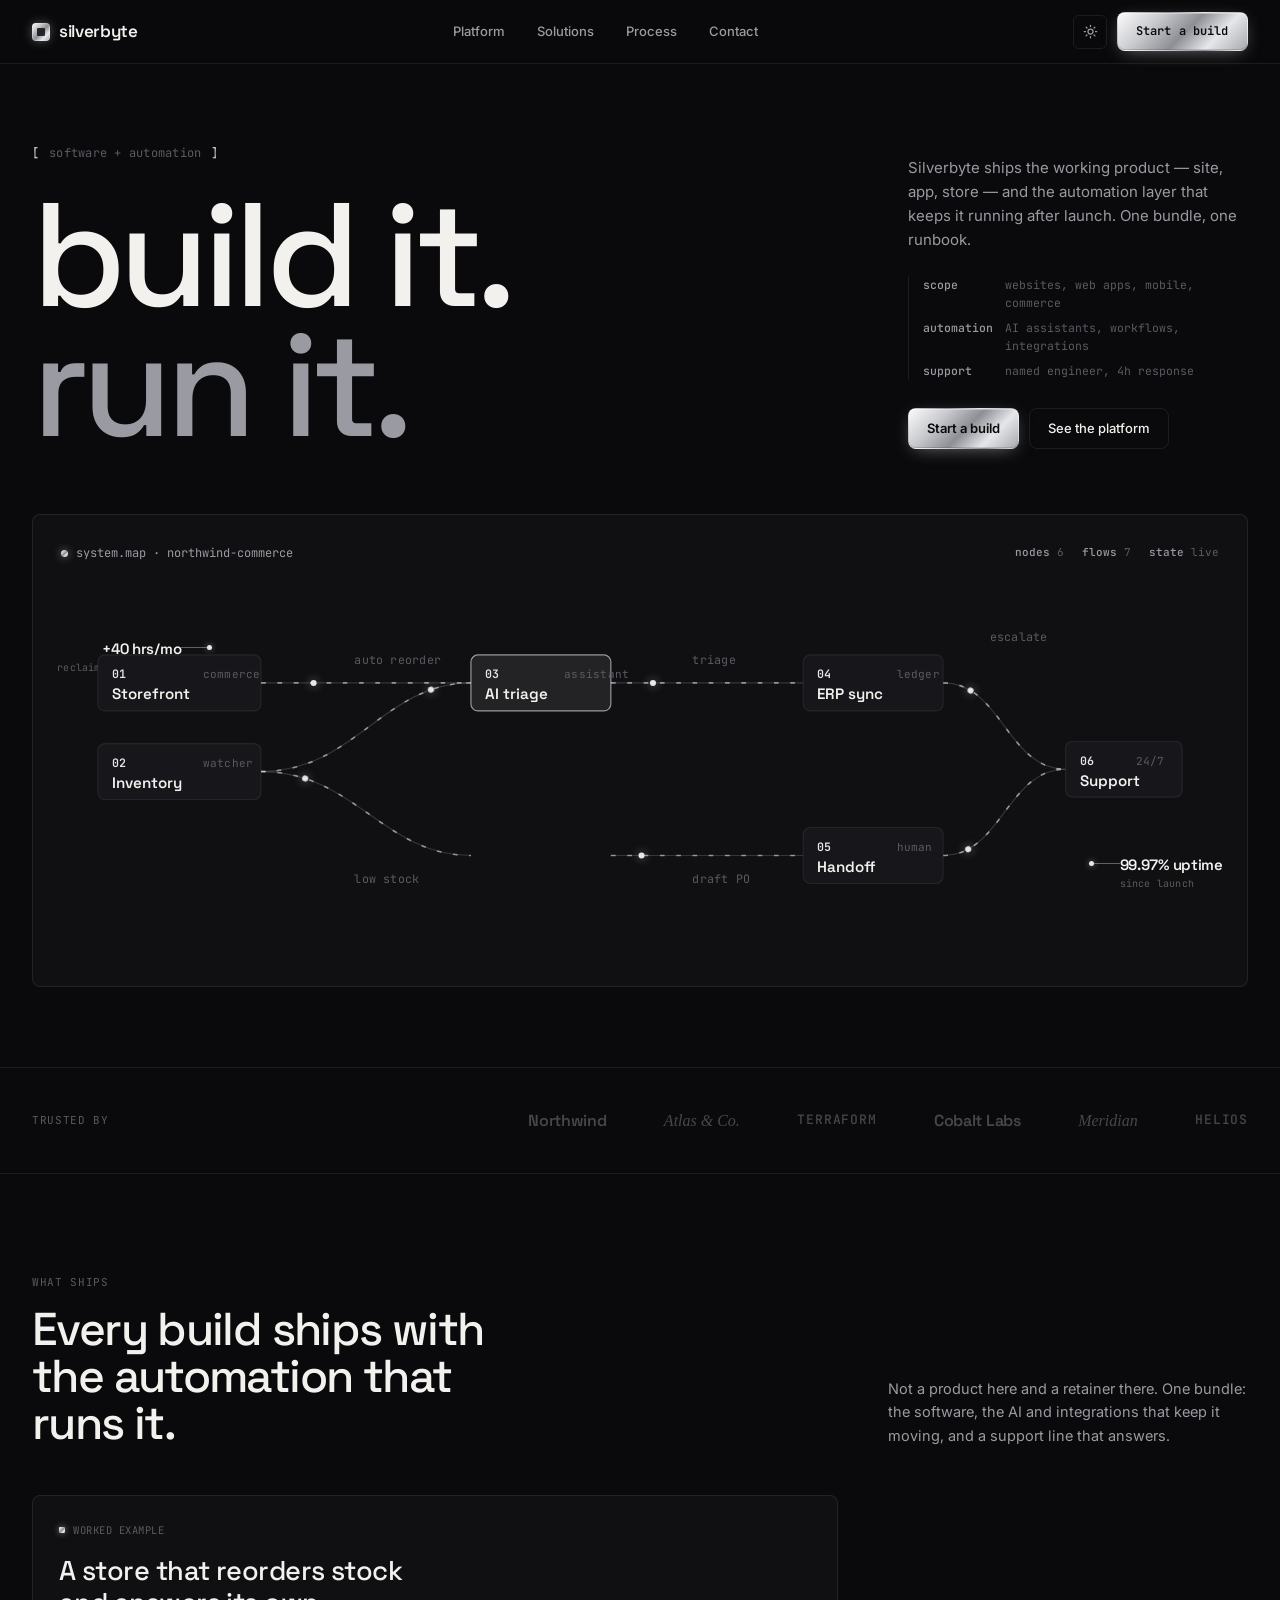
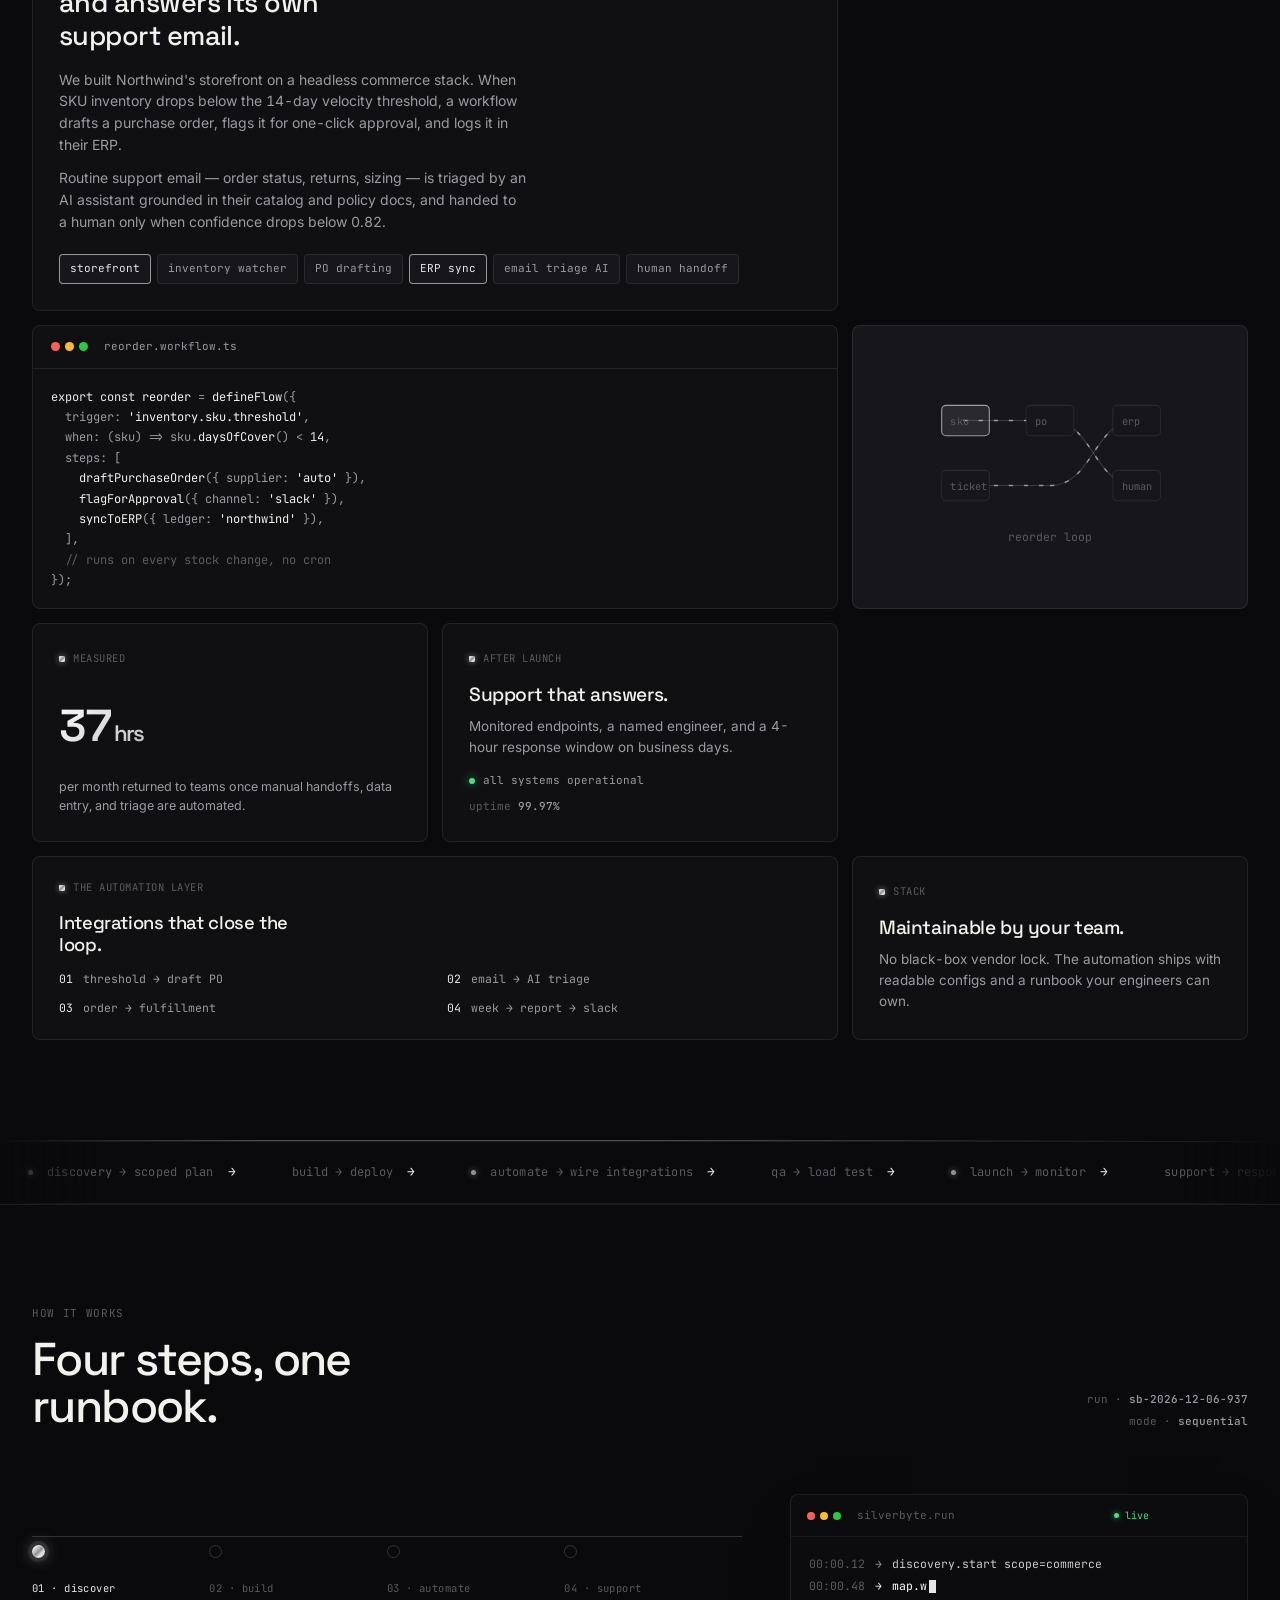
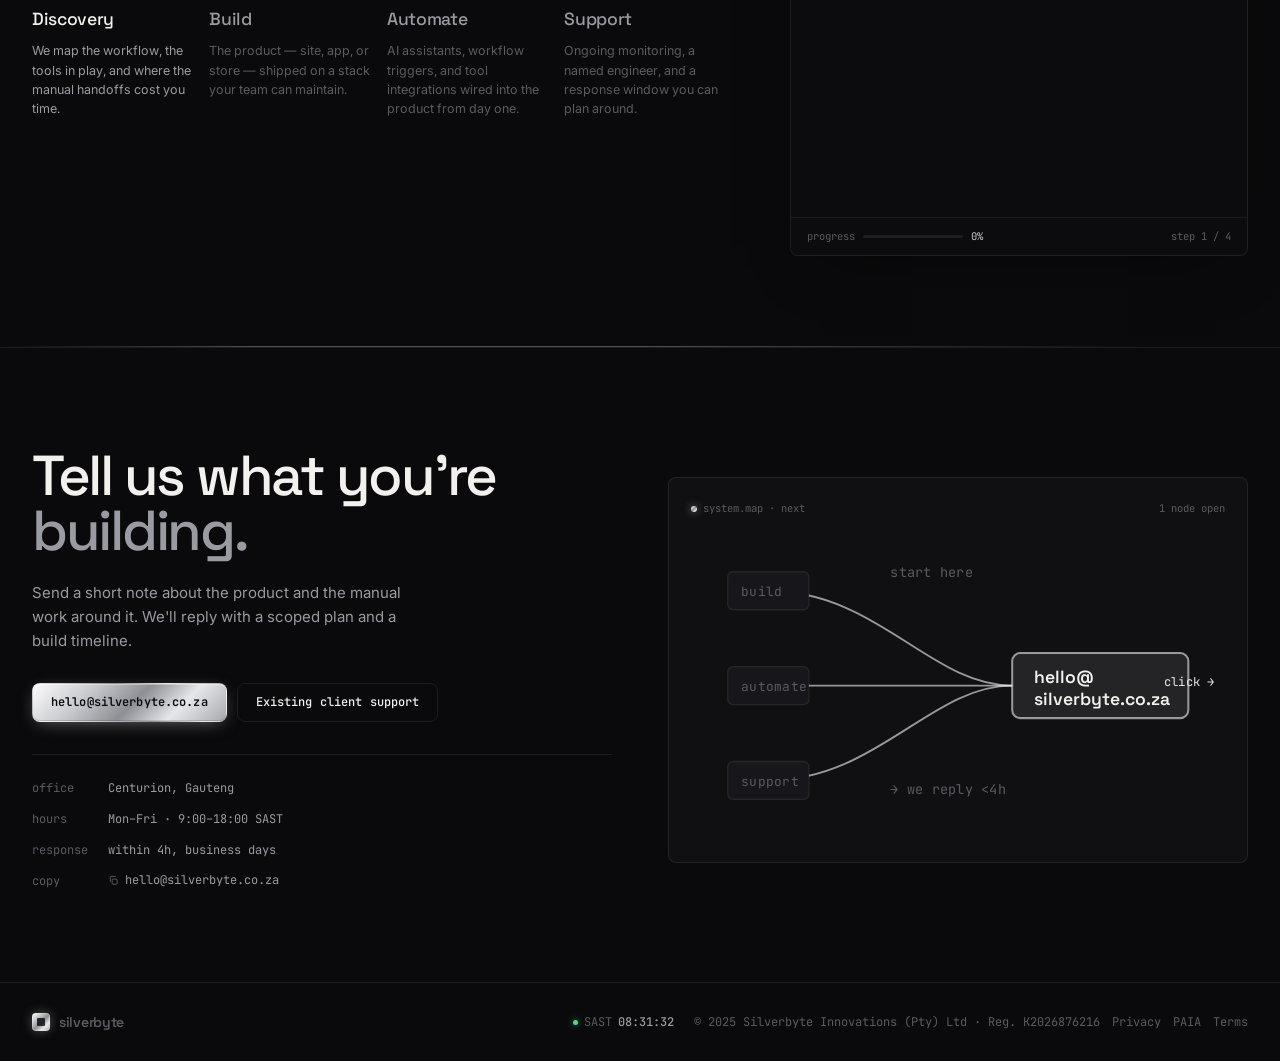
==== commit 517974fe: "Update index.html" ====
--- a/SILVERBYTE2/index.html
+++ b/SILVERBYTE2/index.html
@@ -6,7 +6,7 @@
 <meta name="viewport" content="width=device-width, initial-scale=1.0">
 
 <title>Silverbyte Innovations — software and the automation that runs it</title>
-<meta name="description" content="Silverbyte builds the product — site, app, store — and the automation layer that keeps it running after launch. AI assistants, workflows, integrations, and ongoing support. Registered in South Africa.">
+<meta name="description" content="Silverbyte builds the product: site, app, store — and the automation layer that keeps it running after launch. AI assistants, workflows, integrations, and ongoing support. Registered in South Africa.">
 
 <link rel="canonical" href="https://silverbyte.co.za/">
 
@@ -469,4 +469,4 @@
 <script src="script.js"></script>
 
 </body>
-</html>+</html>
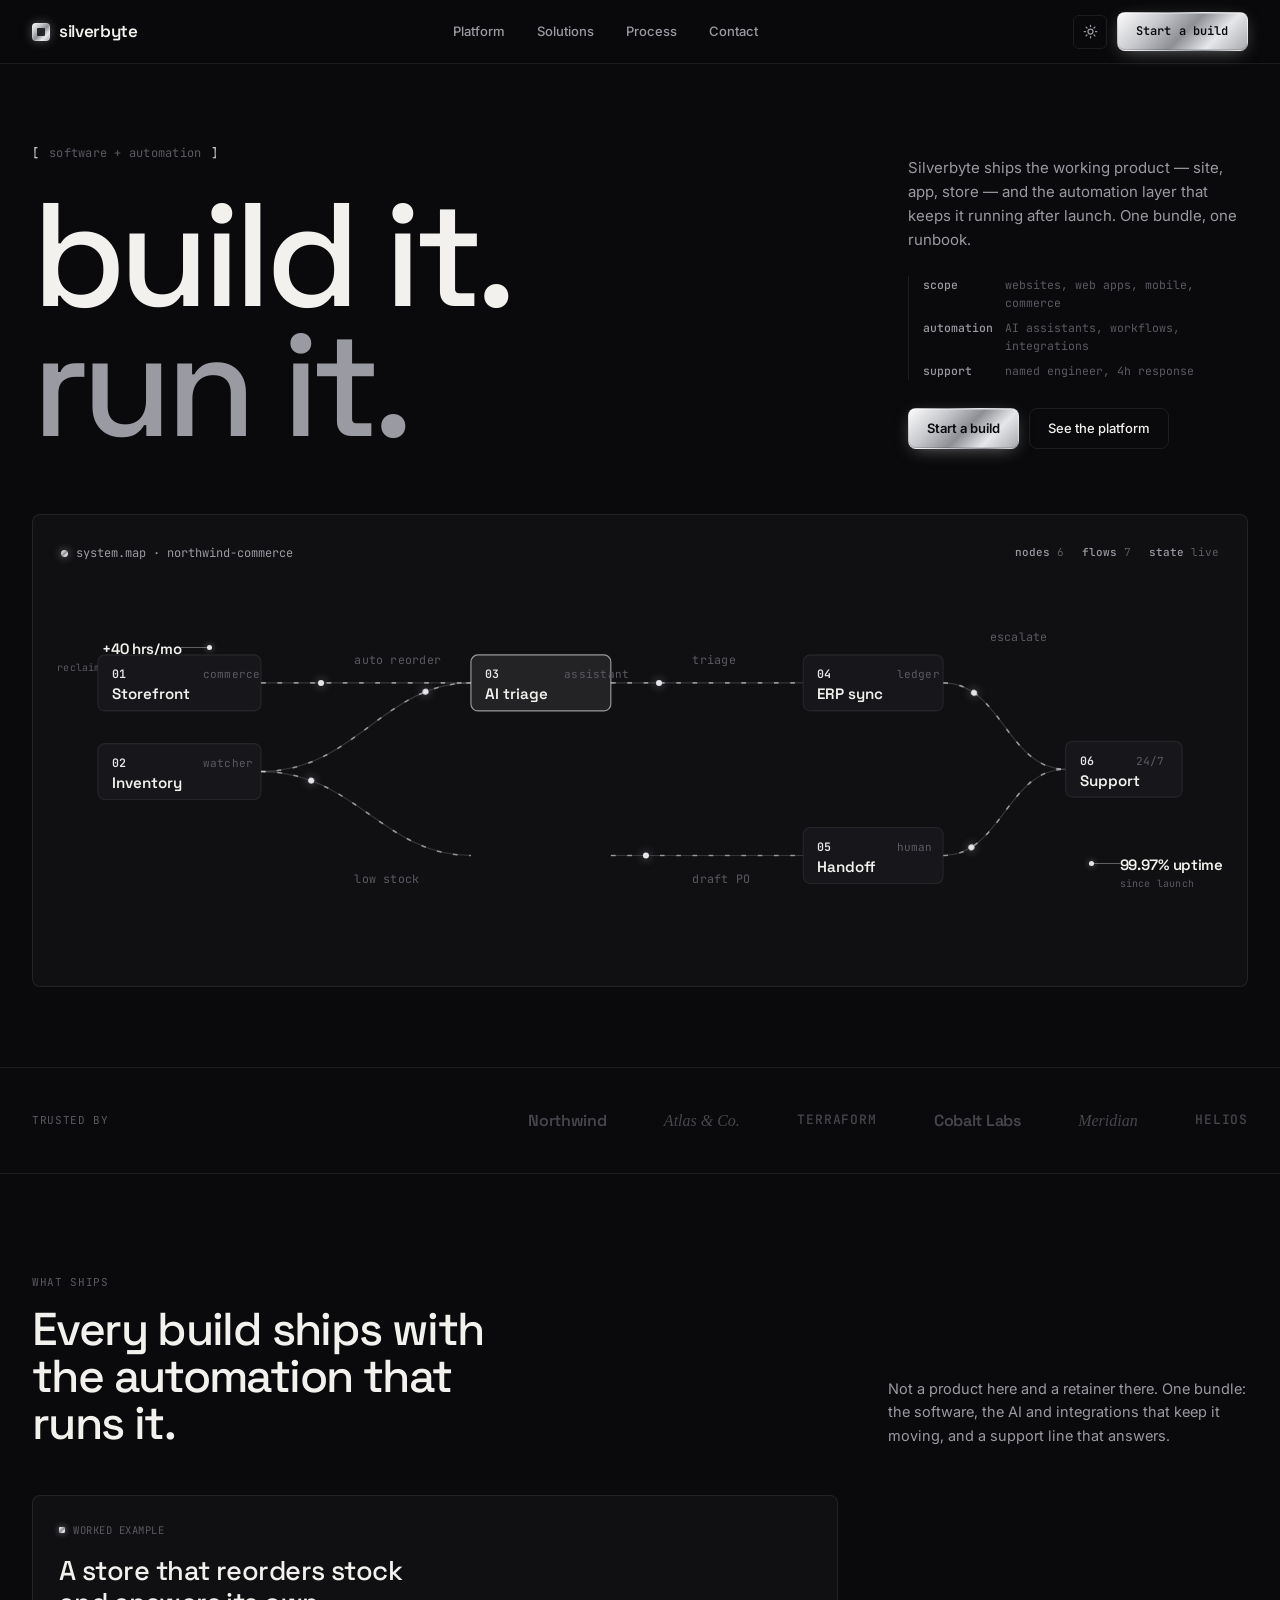
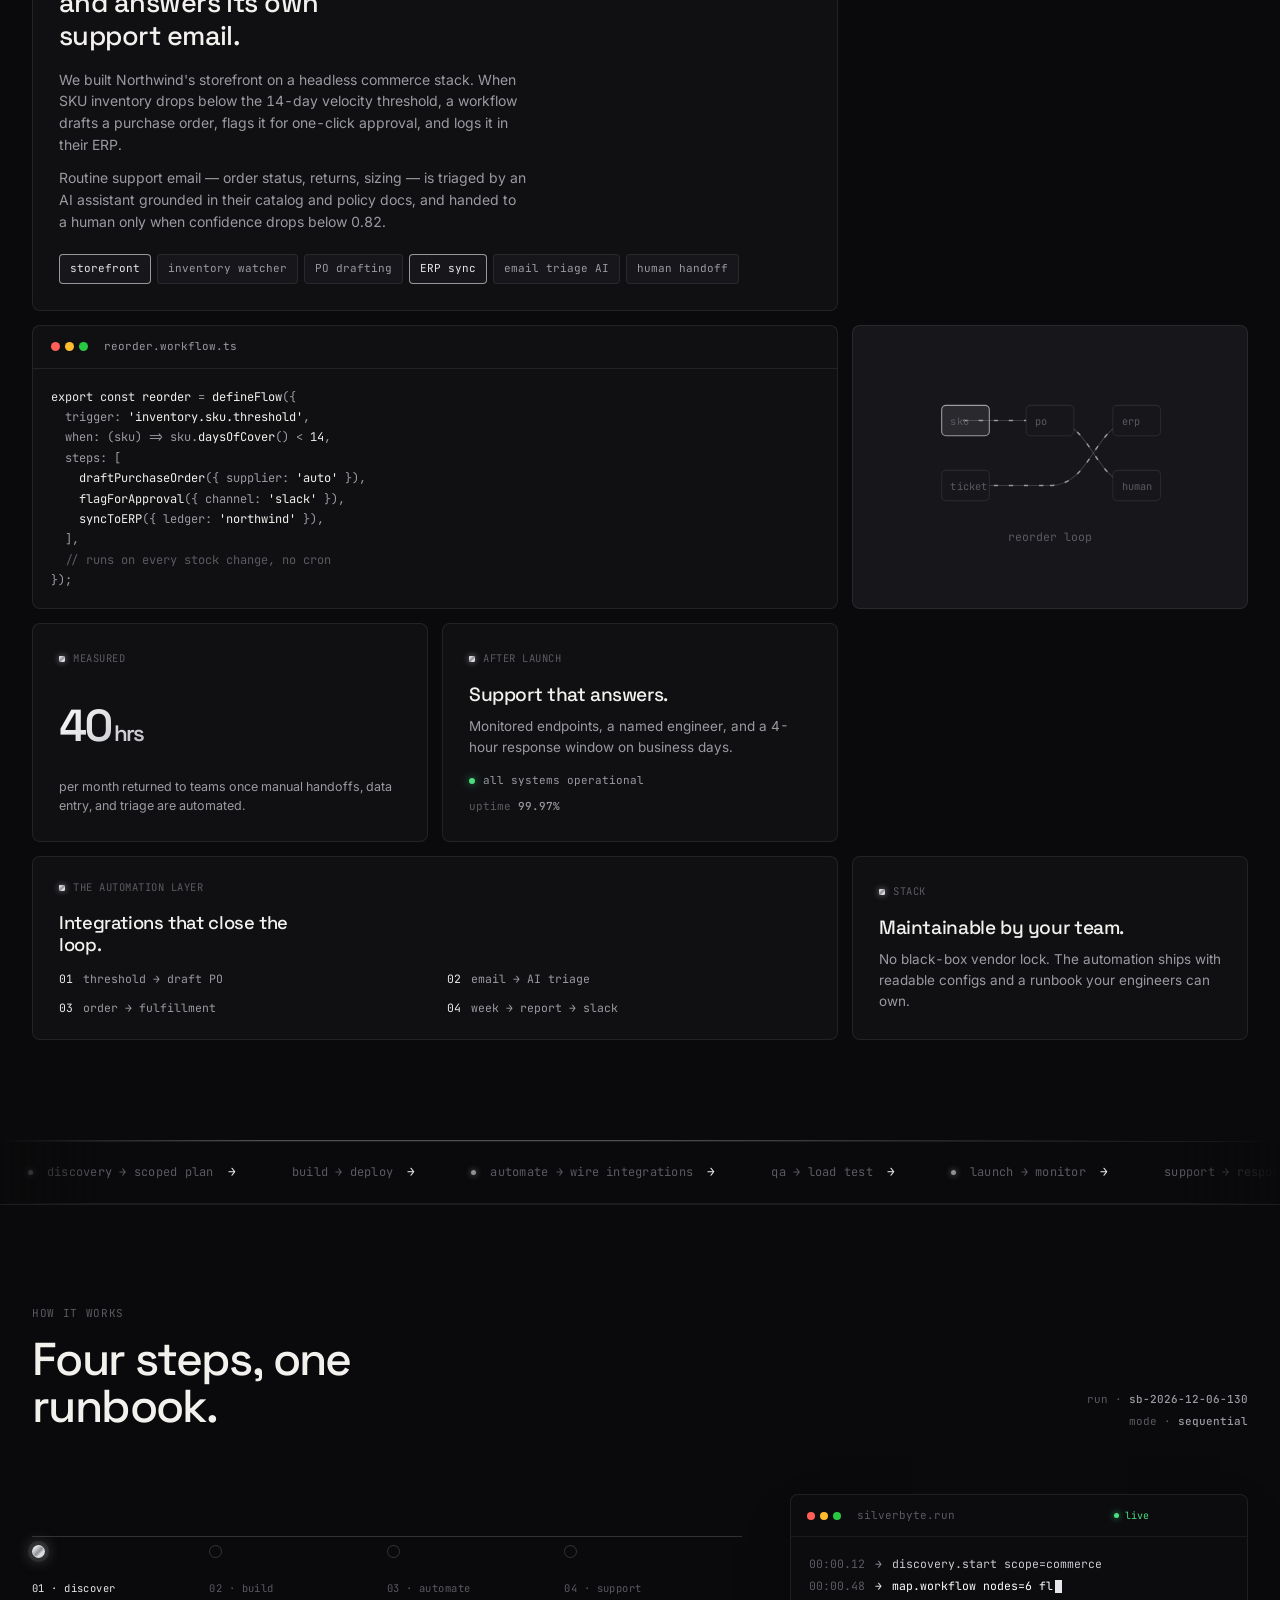
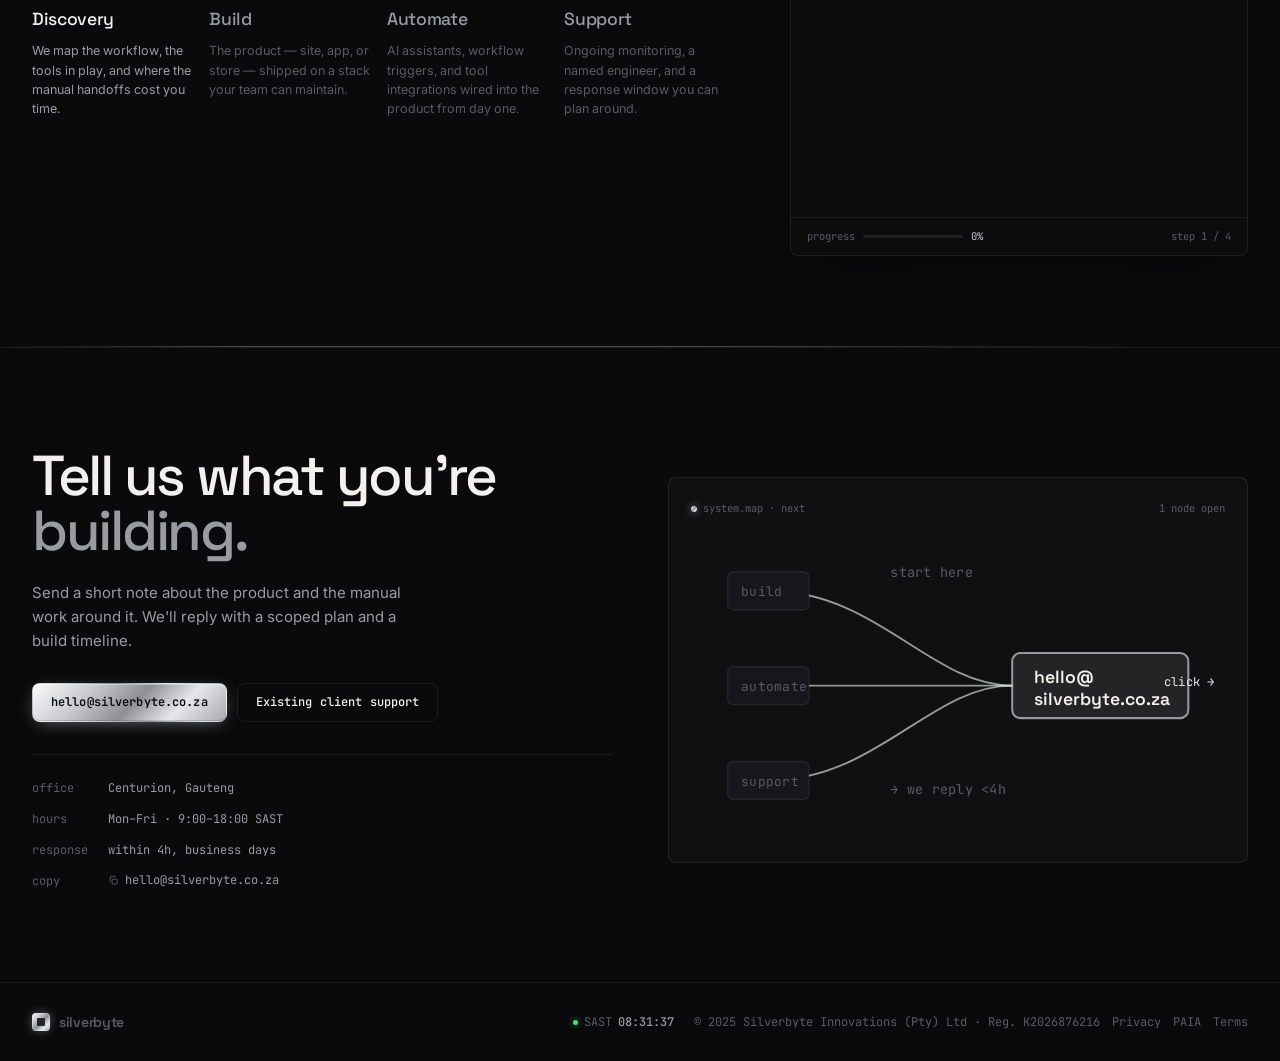
==== commit 7bc9adc1: "Update index.html" ====
--- a/SILVERBYTE2/index.html
+++ b/SILVERBYTE2/index.html
@@ -12,16 +12,16 @@
 
 <meta property="og:type" content="website">
 <meta property="og:site_name" content="Silverbyte Innovations">
-<meta property="og:title" content="Silverbyte Innovations — build it. run it.">
+<meta property="og:title" content="Silverbyte Innovations: build it. run it.">
 <meta property="og:description" content="Software and the automation that runs it. One bundle: the product, the AI and integrations that keep it moving, and a support line that answers.">
 <meta property="og:url" content="https://silverbyte.co.za/">
 <meta property="og:image" content="https://silverbyte.co.za/og.png">
 <meta property="og:image:width" content="1200">
 <meta property="og:image:height" content="630">
-<meta property="og:image:alt" content="Silverbyte Innovations — a system diagram on near-black with the headline 'build it. run it.'">
+<meta property="og:image:alt" content="Silverbyte Innovations: a system diagram on near-black with the headline 'build it. run it.'">
 
 <meta name="twitter:card" content="summary_large_image">
-<meta name="twitter:title" content="Silverbyte Innovations — build it. run it.">
+<meta name="twitter:title" content="Silverbyte Innovations: build it. run it.">
 <meta name="twitter:description" content="Software and the automation that runs it.">
 <meta name="twitter:image" content="https://silverbyte.co.za/og.png">
 
